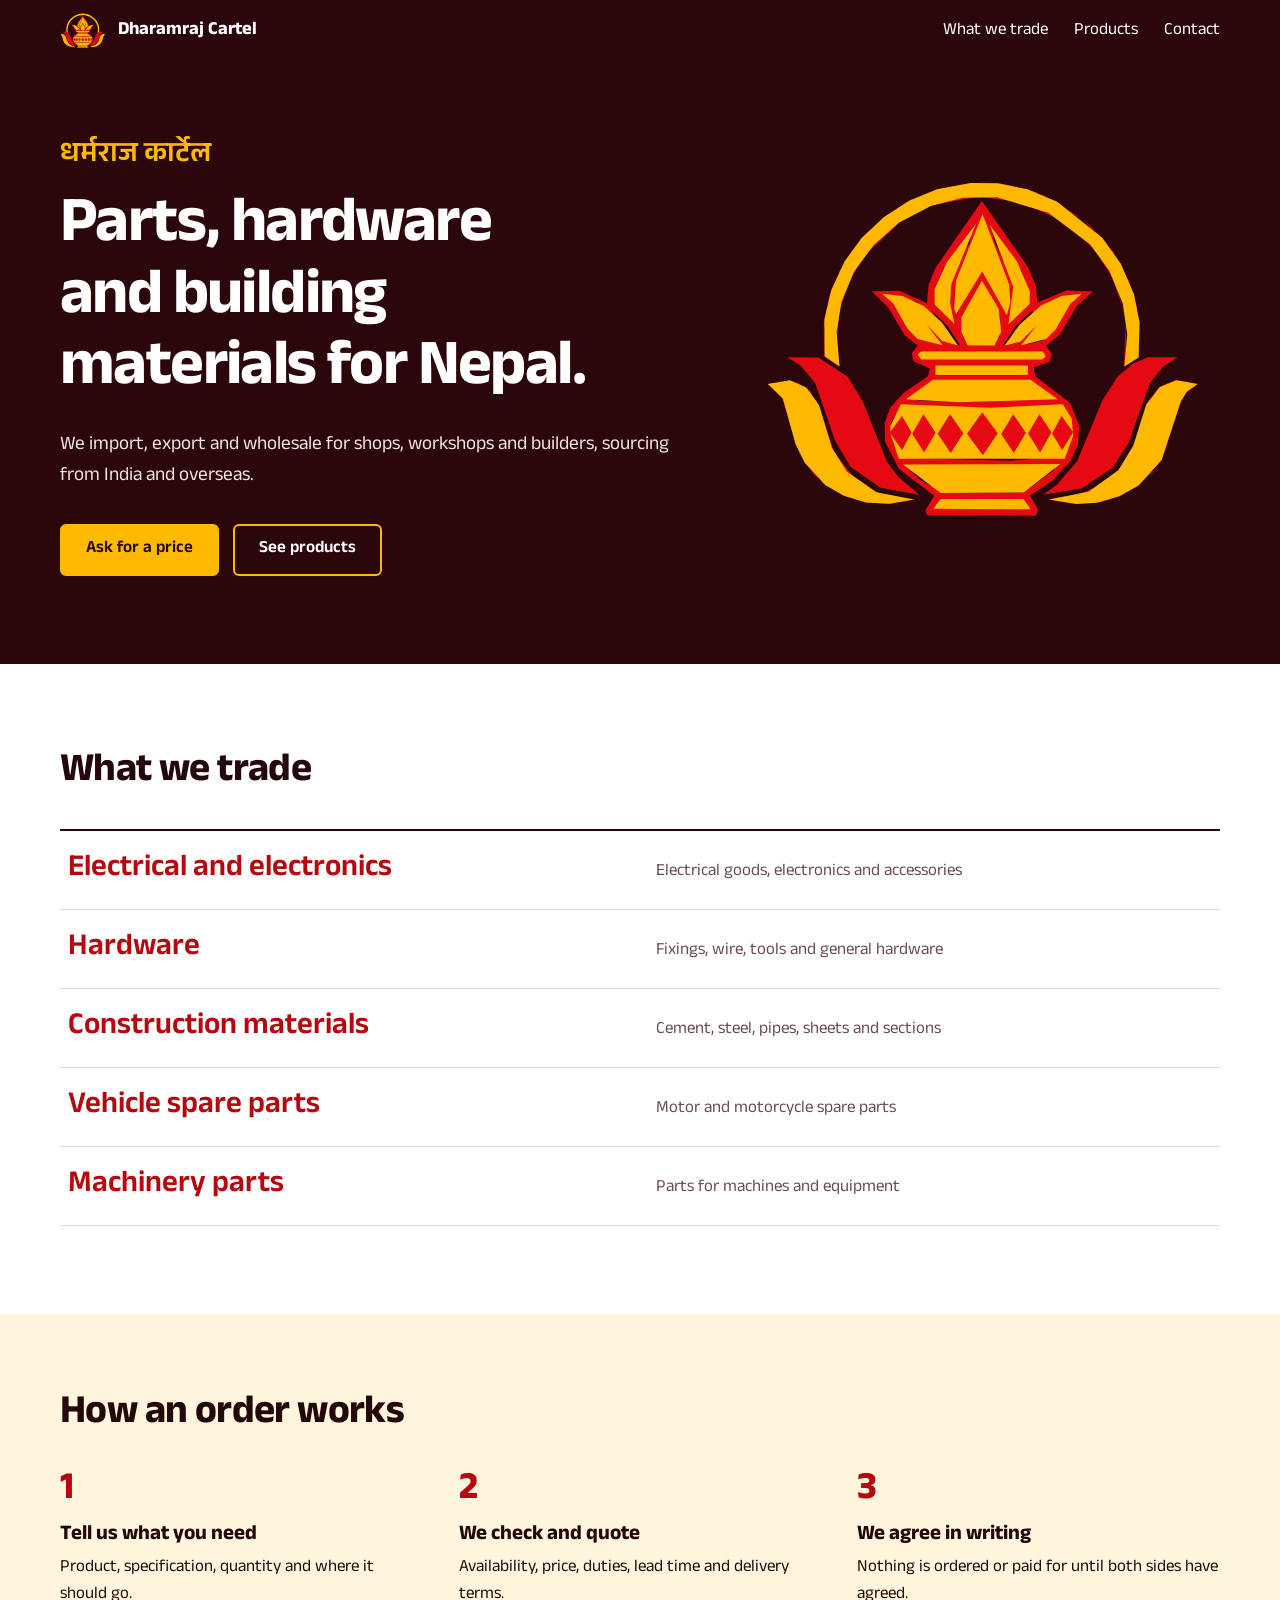
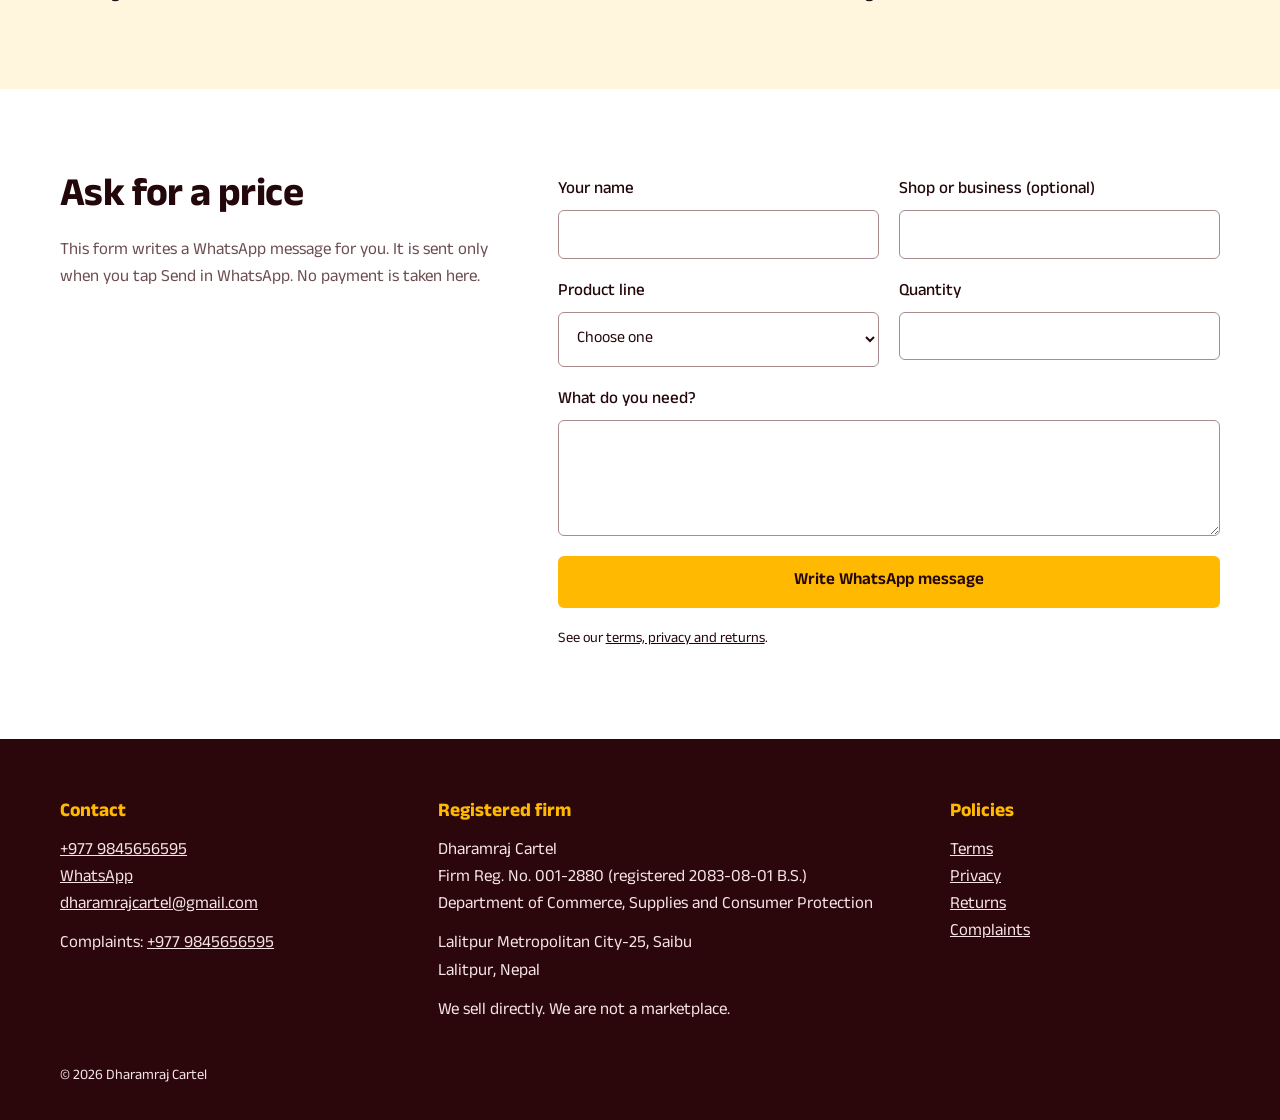
==== index.html @ 006e688b "Use the Kalash emblem for share image and app icons The Kalash is the official logo shown across the" ====
<!DOCTYPE html>
<html lang="en">
<head>
<meta charset="UTF-8">
<meta name="viewport" content="width=device-width, initial-scale=1">
<title>Dharamraj Cartel | Import, export and wholesale</title>
<meta name="description" content="Dharamraj Cartel, Nepal. Import, export and wholesale of electrical goods and electronics, hardware, construction materials, vehicle spare parts and machinery parts.">
<link rel="icon" type="image/svg+xml" href="./favicon.svg?v=2">
<link rel="manifest" href="./manifest.webmanifest">
<link rel="canonical" href="https://www.dharamrajcartel.com.np/">
<meta name="google-site-verification" content="XaStKQ6xKl17Bbl4v7qSFNkcWuwRaFQJL31jnB6KTpk">
<meta name="theme-color" content="#2b070b">
<link rel="apple-touch-icon" href="./apple-touch-icon.png">
<meta property="og:type" content="website">
<meta property="og:site_name" content="Dharamraj Cartel">
<meta property="og:title" content="Dharamraj Cartel | Import, export and wholesale">
<meta property="og:description" content="Dharamraj Cartel, Nepal. Import, export and wholesale of electrical goods and electronics, hardware, construction materials, vehicle spare parts and machinery parts.">
<meta property="og:url" content="https://www.dharamrajcartel.com.np/">
<meta property="og:image" content="https://www.dharamrajcartel.com.np/og-image.png">
<meta property="og:image:width" content="1200">
<meta property="og:image:height" content="630">
<meta property="og:image:alt" content="Dharamraj Cartel golden Kalash emblem with the company name and trade lines">
<meta name="twitter:card" content="summary_large_image">
<script type="application/ld+json">
{
 "@context": "https://schema.org",
 "@type": "Store",
 "name": "Dharamraj Cartel",
 "alternateName": "धर्मराज कार्टेल",
 "url": "https://www.dharamrajcartel.com.np/",
 "logo": "https://www.dharamrajcartel.com.np/icon-512.png",
 "image": "https://www.dharamrajcartel.com.np/og-image.png",
 "description": "Import, export and wholesale of vehicle spare parts, electrical goods and electronics, hardware, construction materials and machinery parts.",
 "telephone": "+977-9845656595",
 "email": "dharamrajcartel@gmail.com",
 "address": {
  "@type": "PostalAddress",
  "streetAddress": "Saibu, Ward 25",
  "addressLocality": "Lalitpur",
  "addressRegion": "Bagmati Province",
  "addressCountry": "NP"
 },
 "areaServed": "Nepal"
}
</script>
<link rel="preconnect" href="https://fonts.googleapis.com">
<link rel="preconnect" href="https://fonts.gstatic.com" crossorigin>
<link rel="stylesheet" href="https://fonts.googleapis.com/css2?family=Anek+Devanagari:wght@400;500;600;700&display=swap">
<link rel="stylesheet" href="./style.css?v=3">
</head>
<body>
<a class="skip" href="#main">Skip to content</a>
<header class="bar">
  <a class="brand" href="./index.html"><img src="./favicon.svg" alt="" width="46" height="37"><span>Dharamraj Cartel</span></a>
  <nav aria-label="Main">
    <a href="#trade">What we trade</a>
    <a href="./products.html">Products</a>
    <a href="#contact">Contact</a>
  </nav>
</header>

<main id="main">
  <section class="hero">
    <div class="hero-text">
      <p class="deva" lang="ne">धर्मराज कार्टेल</p>
      <h1>Parts, hardware and building materials for Nepal.</h1>
      <p class="lead">We import, export and wholesale for shops, workshops and builders, sourcing from India and overseas.</p>
      <div class="actions">
        <a class="btn" href="#enquiry">Ask for a price</a>
        <a class="btn ghost" href="./products.html">See products</a>
      </div>
    </div>
    <img class="hero-logo" src="./favicon.svg" alt="Dharamraj Cartel logo" width="1393" height="1129">
  </section>

  <section class="trade wrap" id="trade">
    <h2>What we trade</h2>
    <ul class="lines">
      <li><a href="#enquiry" data-line="Electrical and electronics"><h3>Electrical and electronics</h3><p>Electrical goods, electronics and accessories</p></a></li>
      <li><a href="#enquiry" data-line="Hardware"><h3>Hardware</h3><p>Fixings, wire, tools and general hardware</p></a></li>
      <li><a href="#enquiry" data-line="Construction materials"><h3>Construction materials</h3><p>Cement, steel, pipes, sheets and sections</p></a></li>
      <li><a href="#enquiry" data-line="Vehicle spare parts"><h3>Vehicle spare parts</h3><p>Motor and motorcycle spare parts</p></a></li>
      <li><a href="#enquiry" data-line="Machinery parts"><h3>Machinery parts</h3><p>Parts for machines and equipment</p></a></li>
    </ul>
  </section>

  <section class="how">
    <div class="wrap">
      <h2>How an order works</h2>
      <ol>
        <li><h3>Tell us what you need</h3><p>Product, specification, quantity and where it should go.</p></li>
        <li><h3>We check and quote</h3><p>Availability, price, duties, lead time and delivery terms.</p></li>
        <li><h3>We agree in writing</h3><p>Nothing is ordered or paid for until both sides have agreed.</p></li>
      </ol>
    </div>
  </section>

  <section class="enquiry wrap" id="enquiry">
    <div>
      <h2>Ask for a price</h2>
      <p>This form writes a WhatsApp message for you. It is sent only when you tap Send in WhatsApp. No payment is taken here.</p>
    </div>
    <form id="form">
      <label>Your name<input id="f-name" autocomplete="name" required></label>
      <label>Shop or business (optional)<input id="f-biz" autocomplete="organization"></label>
      <label>Product line
        <select id="f-line" required>
          <option value="">Choose one</option>
          <option>Electrical and electronics</option>
          <option>Hardware</option>
          <option>Construction materials</option>
          <option>Vehicle spare parts</option>
          <option>Machinery parts</option>
        </select>
      </label>
      <label>Quantity<input id="f-qty"></label>
      <label class="full">What do you need?<textarea id="f-msg" rows="4" required></textarea></label>
      <button class="btn full" type="submit">Write WhatsApp message</button>
      <p class="full small">See our <a href="./legal.html">terms, privacy and returns</a>.</p>
    </form>
  </section>
</main>

<footer id="contact">
  <div class="wrap foot">
    <div>
      <h2>Contact</h2>
      <p><a href="tel:+9779845656595">+977 9845656595</a><br>
      <a href="https://wa.me/9779845656595" target="_blank" rel="noopener noreferrer">WhatsApp</a><br>
      <a href="mailto:dharamrajcartel@gmail.com">dharamrajcartel@gmail.com</a></p>
      <p>Complaints: <a href="tel:+9779845656595">+977 9845656595</a></p>
    </div>
    <div>
      <h2>Registered firm</h2>
      <p>Dharamraj Cartel<br>Firm Reg. No. 001-2880 (registered 2083-08-01 B.S.)<br>Department of Commerce, Supplies and Consumer Protection</p>
      <p>Lalitpur Metropolitan City-25, Saibu<br>Lalitpur, Nepal</p>
      <p>We sell directly. We are not a marketplace.</p>
    </div>
    <div>
      <h2>Policies</h2>
      <p><a href="./legal.html">Terms</a><br><a href="./legal.html#privacy">Privacy</a><br><a href="./legal.html#returns">Returns</a><br><a href="./legal.html#complaints">Complaints</a></p>
    </div>
  </div>
  <p class="wrap small">© 2026 Dharamraj Cartel</p>
</footer>
<script src="./script.js?v=3"></script>
</body>
</html>
---- style.css ----
:root{--ink:#24070a;--deep:#2b070b;--red:#b5070e;--gold:#ffb900;--paper:#fff;--tint:#fff6dd;--muted:#6b4d50;--line:#e6d9da}
*{box-sizing:border-box}
html{scroll-behavior:smooth;scroll-padding-top:84px}
body{margin:0;background:var(--paper);color:var(--ink);font:400 1.06rem/1.6 "Anek Devanagari",system-ui,sans-serif}
h1,h2,h3,p,ul,ol{margin:0}
h1,h2,h3{line-height:1.12;text-wrap:balance}
h2{font-size:clamp(1.7rem,3.4vw,2.5rem);font-weight:700;letter-spacing:-.015em}
a{color:inherit}
img{max-width:100%;height:auto}
:focus-visible{outline:3px solid var(--gold);outline-offset:3px}
.wrap{width:min(1160px,100% - 40px);margin-inline:auto}
.small{font-size:.9rem}
.skip{position:absolute;left:-999px}
.skip:focus{left:12px;top:12px;z-index:20;background:#fff;padding:8px 14px}

.bar{position:sticky;top:0;z-index:10;display:flex;align-items:center;justify-content:space-between;gap:20px;padding:12px max(20px,calc((100% - 1160px)/2));background:var(--deep);color:#fff}
.brand{display:flex;align-items:center;gap:12px;font-weight:700;font-size:1.15rem;text-decoration:none;white-space:nowrap}
.bar nav{display:flex;gap:26px}
.bar nav a{text-decoration:none;white-space:nowrap;padding:6px 0}
.bar nav a:hover,.bar nav a[aria-current]{box-shadow:inset 0 -2px var(--gold)}

.hero{display:grid;grid-template-columns:1.15fr .85fr;align-items:center;gap:48px;padding:72px max(20px,calc((100% - 1160px)/2)) 88px;background:var(--deep);color:#fff}
.deva{font-size:clamp(1.3rem,2.4vw,1.75rem);font-weight:600;color:var(--gold);margin-bottom:14px}
.hero h1{font-size:clamp(2.3rem,5.2vw,4rem);font-weight:700;letter-spacing:-.025em}
.lead{font-size:1.2rem;max-width:34em;margin-top:22px;color:#f6e4e5}
.hero-logo{width:100%;max-width:440px;justify-self:center}
.actions{display:flex;flex-wrap:wrap;gap:14px;margin-top:32px}
.btn{display:inline-block;padding:13px 24px;border:2px solid var(--gold);border-radius:6px;background:var(--gold);color:var(--ink);font-weight:600;font-size:1.06rem;line-height:1.3;font-family:inherit;text-align:center;text-decoration:none;cursor:pointer}
.btn:hover{background:#ffcb45;border-color:#ffcb45}
.btn.ghost{background:none;color:#fff}
.btn.ghost:hover{background:#ffffff1a;border-color:var(--gold)}

.trade{padding:88px 0}
.lines{list-style:none;padding:0;margin-top:32px;border-top:2px solid var(--ink)}
.lines li{border-bottom:1px solid var(--line)}
.lines a{display:grid;grid-template-columns:1fr 1fr;align-items:baseline;gap:8px 32px;padding:22px 8px;text-decoration:none}
.lines a:hover{background:var(--tint)}
.lines h3{font-size:clamp(1.35rem,2.6vw,1.9rem);font-weight:600;color:var(--red)}
.lines p{color:var(--muted)}

.how{background:var(--tint);padding:80px 0}
.how ol{display:grid;grid-template-columns:repeat(3,1fr);gap:36px;padding:0;margin-top:34px;list-style:none;counter-reset:s}
.how li{counter-increment:s}
.how li::before{content:counter(s);display:block;font-size:2.4rem;font-weight:700;line-height:1;color:var(--red);margin-bottom:12px}
.how h3{font-size:1.3rem;margin-bottom:8px}

.enquiry{display:grid;grid-template-columns:.8fr 1.2fr;gap:56px;padding:88px 0}
.enquiry>div p{margin-top:16px;color:var(--muted);max-width:30em}
form{display:grid;grid-template-columns:1fr 1fr;gap:20px}
.full{grid-column:1/-1}
label{display:grid;gap:6px;font-weight:500;align-content:start}
input,select,textarea{width:100%;padding:12px 14px;border:1px solid #a98b8d;border-radius:6px;background:#fff;color:var(--ink);font-weight:400;font-size:1rem;line-height:1.4;font-family:inherit}
input:focus,select:focus,textarea:focus{outline:3px solid var(--gold);outline-offset:0;border-color:var(--ink)}

footer{background:var(--deep);color:#f6e4e5;padding:64px 0 32px}
footer h2{font-size:1.2rem;color:var(--gold);margin-bottom:14px;letter-spacing:0}
.foot{display:grid;grid-template-columns:1fr 1.4fr .8fr;gap:40px;margin-bottom:40px}
.foot p+p{margin-top:12px}
footer a{overflow-wrap:anywhere}

.page-head{background:var(--deep);color:#fff;padding:52px 0 60px}
.page-head h1{font-size:clamp(2.1rem,4.6vw,3.2rem);letter-spacing:-.02em}
.page-head p{margin-top:12px;max-width:38em;color:#f6e4e5}
.tools{display:flex;flex-wrap:wrap;gap:16px;padding:32px 0 8px}
.tools label{flex:1 1 220px}
.goods{list-style:none;padding:0;margin:20px 0 88px;border-top:2px solid var(--ink)}
.goods li{display:grid;grid-template-columns:1.4fr 1fr auto;align-items:center;gap:8px 24px;padding:14px 8px;border-bottom:1px solid var(--line)}
.goods strong{font-weight:600}
.goods span{color:var(--muted)}
.goods a{color:var(--red);font-weight:600}
.legal{max-width:760px;padding:24px 0 80px}
.legal h2{font-size:1.4rem;margin:36px 0 10px}

@media(max-width:820px){
  .hero{grid-template-columns:1fr;padding-top:40px;padding-bottom:60px;gap:32px}
  .hero-logo{order:-1;max-width:220px;justify-self:start}
  .how ol,.enquiry,.foot{grid-template-columns:1fr}
  .how ol{gap:28px}
  .enquiry{gap:28px}
  .trade,.enquiry{padding:60px 0}
}
@media(max-width:560px){
  .bar{flex-wrap:wrap;gap:4px 20px;padding-block:10px}
  .bar nav{width:100%;justify-content:space-between;gap:12px}
  html{scroll-padding-top:120px}
  form,.lines a{grid-template-columns:1fr}
  .goods li{grid-template-columns:1fr auto}
  .goods span{grid-column:1;grid-row:2}
  .goods a{grid-column:2;grid-row:1/3}
}
@media(prefers-reduced-motion:reduce){html{scroll-behavior:auto}}
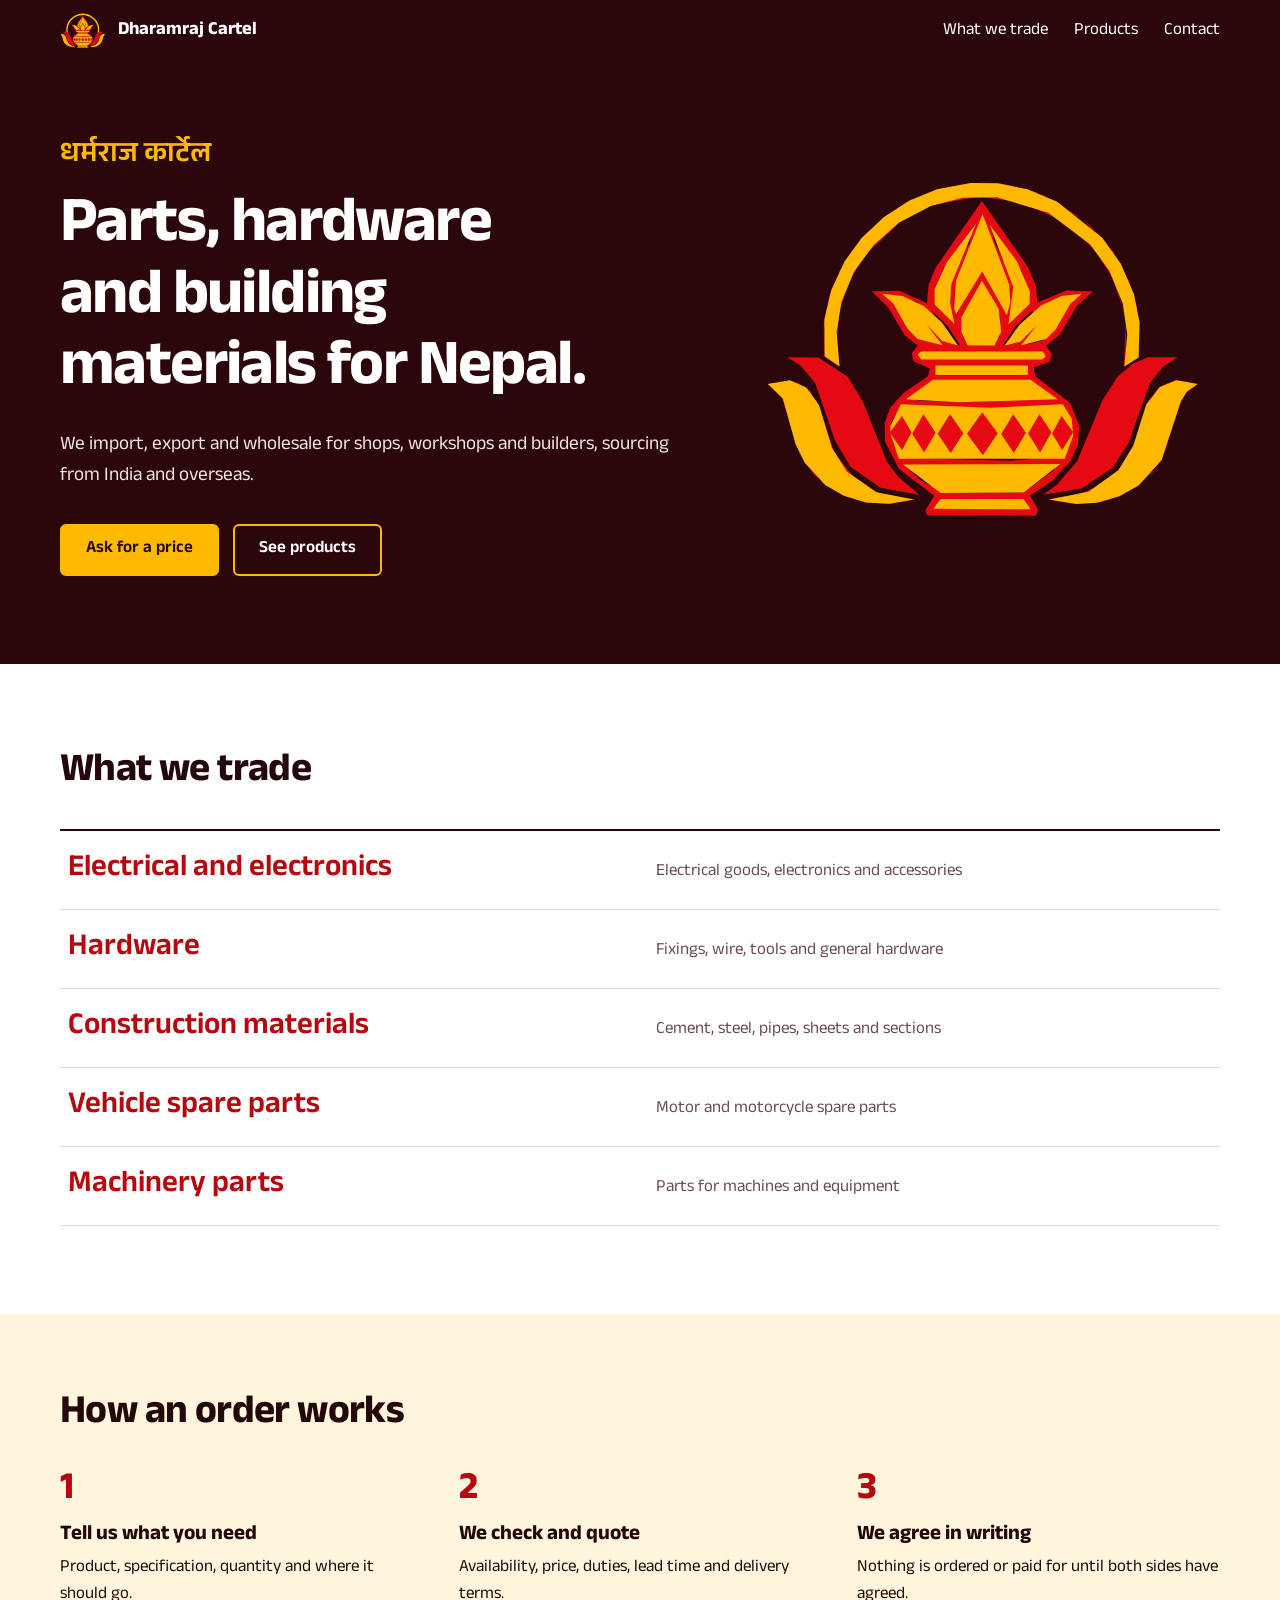
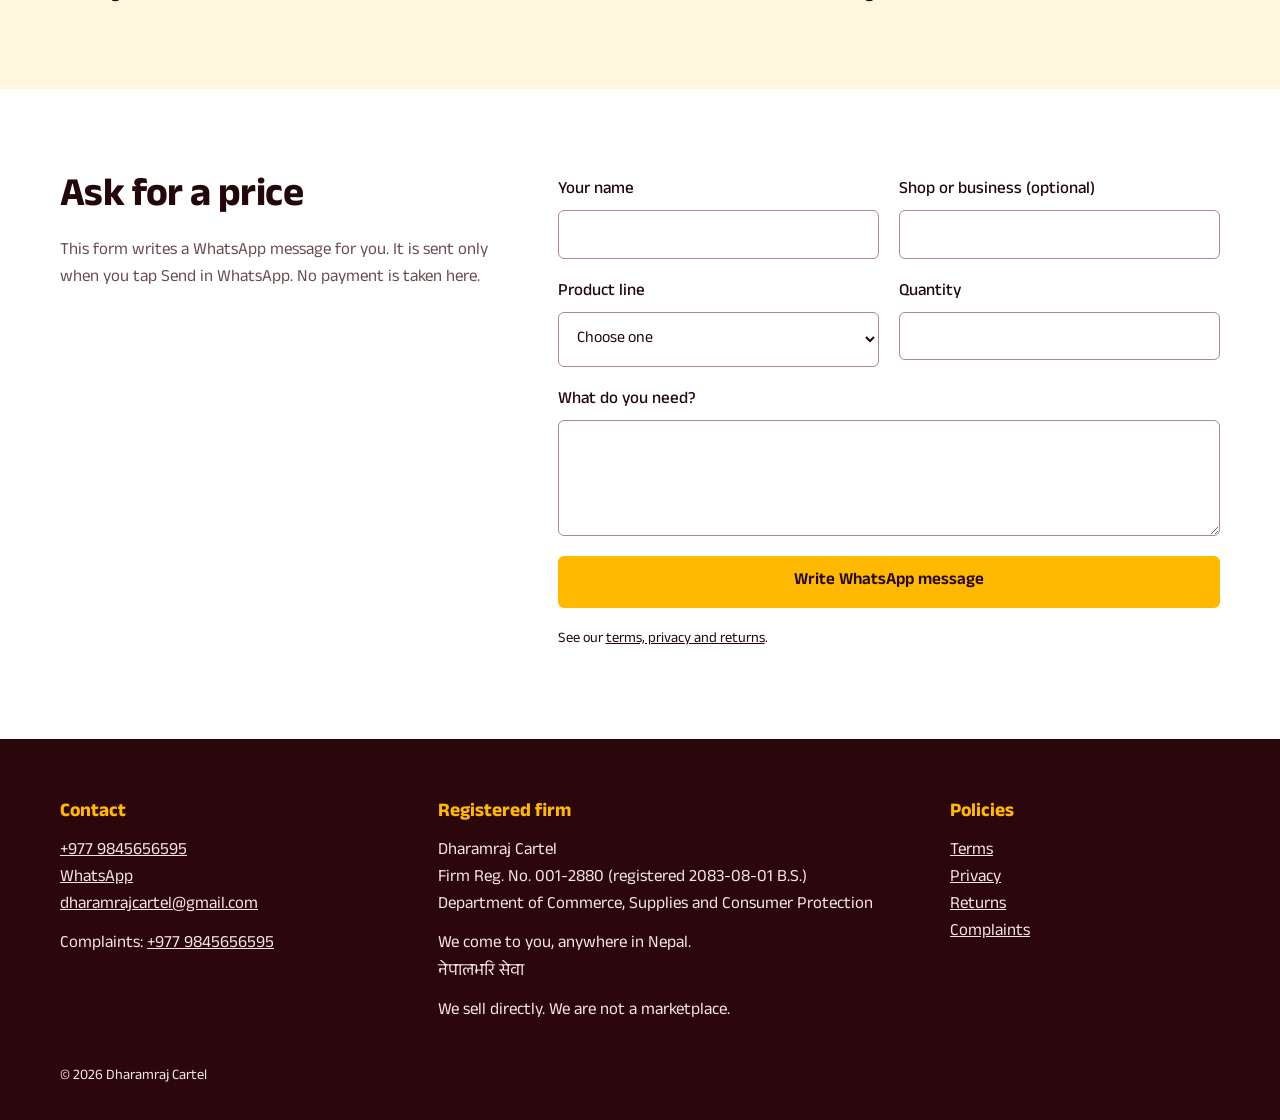
==== commit 3e35365f: "Remove the office address; present the business as serving all of Nepal The firm travels to customer" ====
--- a/index.html
+++ b/index.html
@@ -24,23 +24,23 @@
 <script type="application/ld+json">
 {
  "@context": "https://schema.org",
- "@type": "Store",
+ "@type": "Organization",
  "name": "Dharamraj Cartel",
  "alternateName": "धर्मराज कार्टेल",
  "url": "https://www.dharamrajcartel.com.np/",
  "logo": "https://www.dharamrajcartel.com.np/icon-512.png",
  "image": "https://www.dharamrajcartel.com.np/og-image.png",
- "description": "Import, export and wholesale of vehicle spare parts, electrical goods and electronics, hardware, construction materials and machinery parts.",
+ "description": "Import, export and wholesale of vehicle spare parts, electrical goods and electronics, hardware, construction materials and machinery parts, serving customers anywhere in Nepal.",
  "telephone": "+977-9845656595",
  "email": "dharamrajcartel@gmail.com",
  "address": {
   "@type": "PostalAddress",
-  "streetAddress": "Saibu, Ward 25",
-  "addressLocality": "Lalitpur",
-  "addressRegion": "Bagmati Province",
   "addressCountry": "NP"
  },
- "areaServed": "Nepal"
+ "areaServed": {
+  "@type": "Country",
+  "name": "Nepal"
+ }
 }
 </script>
 <link rel="preconnect" href="https://fonts.googleapis.com">
@@ -133,7 +133,7 @@
     <div>
       <h2>Registered firm</h2>
       <p>Dharamraj Cartel<br>Firm Reg. No. 001-2880 (registered 2083-08-01 B.S.)<br>Department of Commerce, Supplies and Consumer Protection</p>
-      <p>Lalitpur Metropolitan City-25, Saibu<br>Lalitpur, Nepal</p>
+      <p>We come to you, anywhere in Nepal.<br><span lang="ne">नेपालभरि सेवा</span></p>
       <p>We sell directly. We are not a marketplace.</p>
     </div>
     <div>
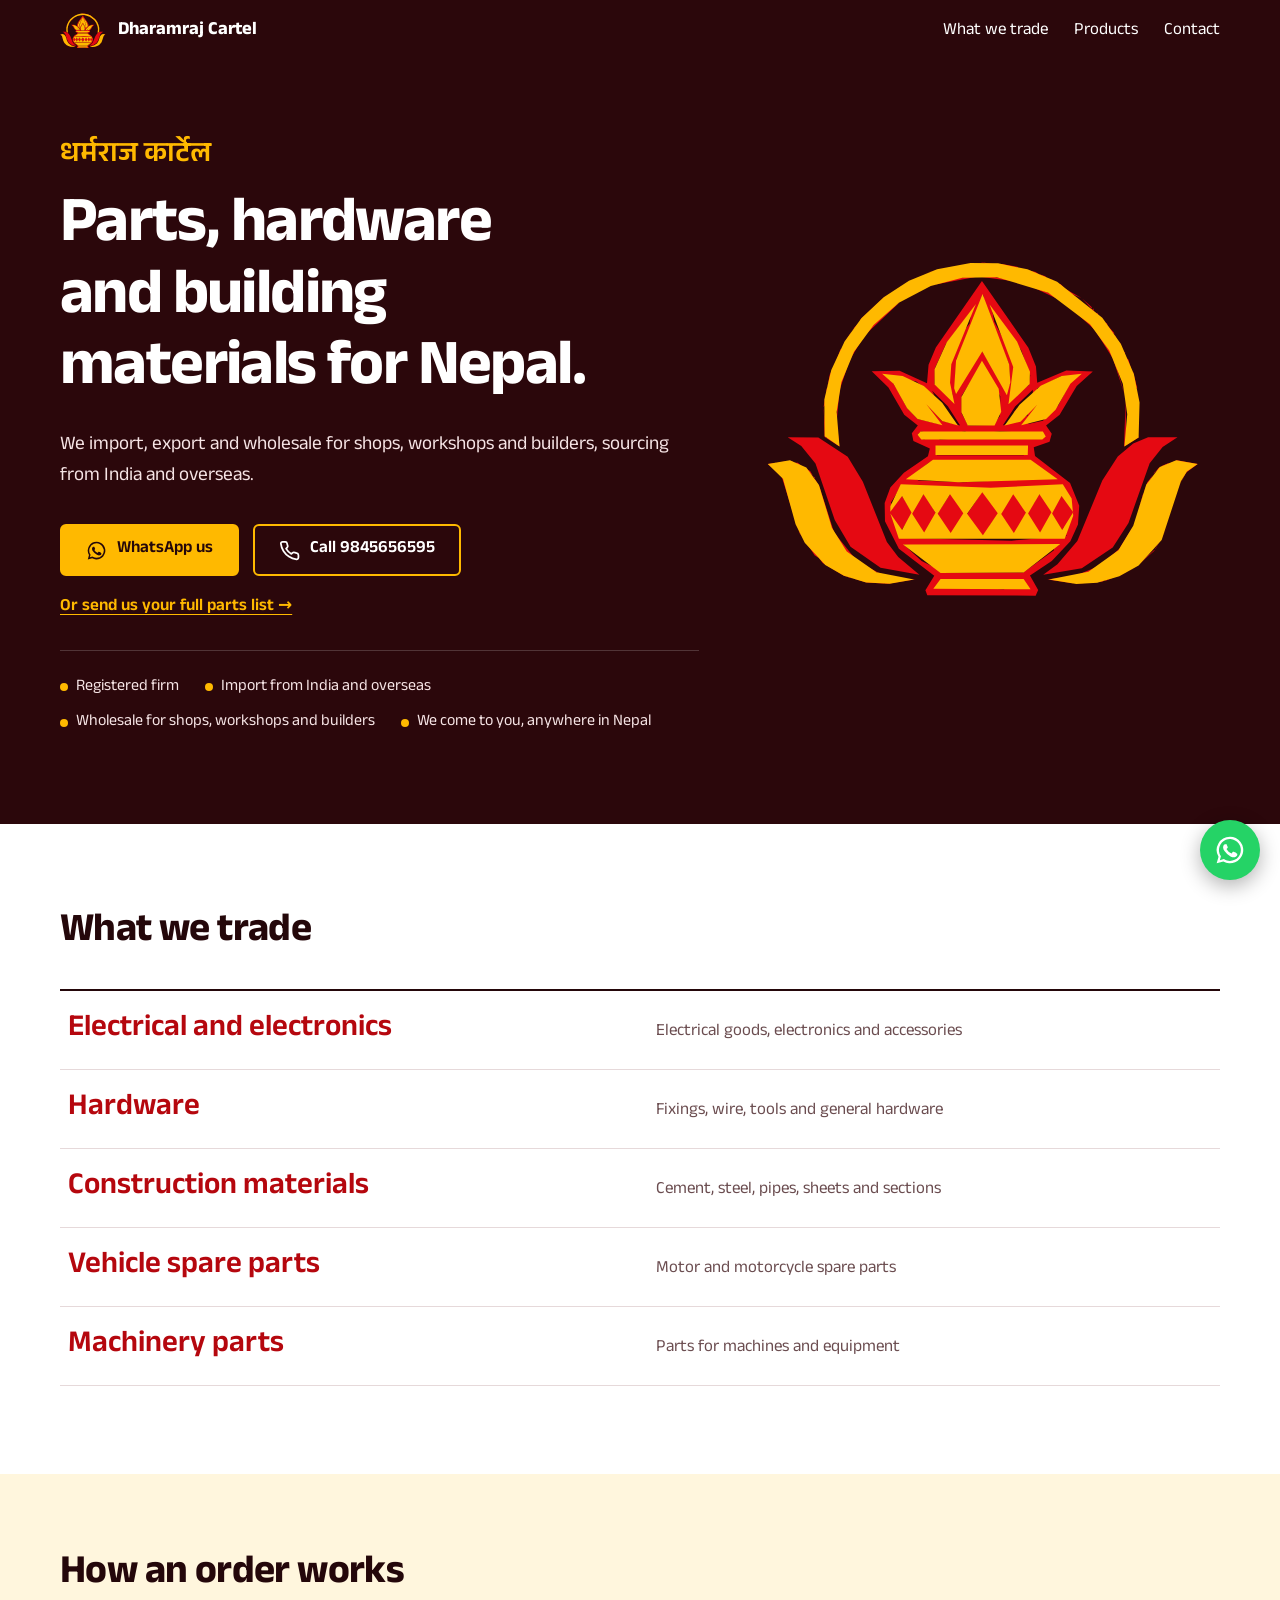
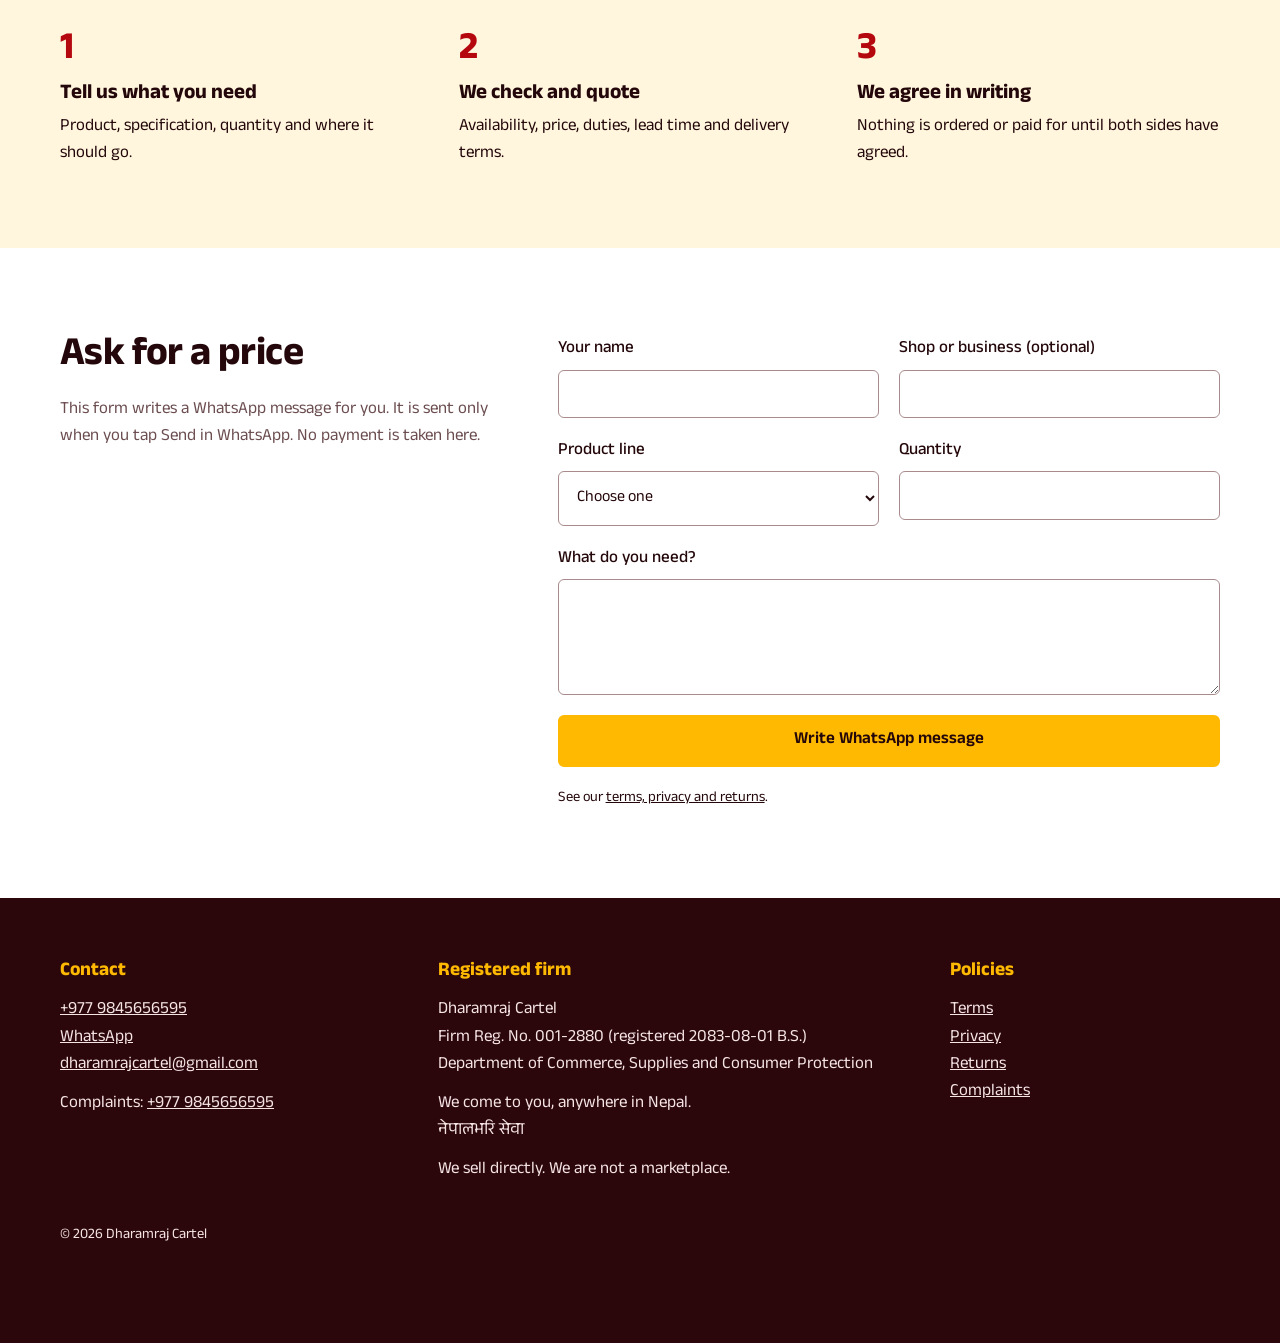
==== commit 567fc7db: "Hero: WhatsApp and Call buttons, trust strip, smaller mobile logo, floating WhatsApp - Hero primary " ====
--- a/index.html
+++ b/index.html
@@ -46,7 +46,7 @@
 <link rel="preconnect" href="https://fonts.googleapis.com">
 <link rel="preconnect" href="https://fonts.gstatic.com" crossorigin>
 <link rel="stylesheet" href="https://fonts.googleapis.com/css2?family=Anek+Devanagari:wght@400;500;600;700&display=swap">
-<link rel="stylesheet" href="./style.css?v=3">
+<link rel="stylesheet" href="./style.css?v=4">
 </head>
 <body>
 <a class="skip" href="#main">Skip to content</a>
@@ -66,9 +66,16 @@
       <h1>Parts, hardware and building materials for Nepal.</h1>
       <p class="lead">We import, export and wholesale for shops, workshops and builders, sourcing from India and overseas.</p>
       <div class="actions">
-        <a class="btn" href="#enquiry">Ask for a price</a>
-        <a class="btn ghost" href="./products.html">See products</a>
+        <a class="btn" href="https://wa.me/9779845656595?text=Namaste%20Dharamraj%20Cartel%2C%20I%20would%20like%20a%20price." target="_blank" rel="noopener noreferrer"><svg class="ico" viewBox="0 0 24 24" aria-hidden="true" focusable="false"><path fill="currentColor" d="M12 2a10 10 0 0 0-8.6 15.1L2 22l5-1.3A10 10 0 1 0 12 2zm0 18.2c-1.5 0-3-.4-4.3-1.2l-.3-.2-3 .8.8-2.9-.2-.3A8.2 8.2 0 1 1 12 20.2zm4.5-6.1c-.2-.1-1.5-.7-1.7-.8s-.4-.1-.6.1-.7.8-.8 1-.3.2-.5.1a6.7 6.7 0 0 1-3.3-2.9c-.3-.4.2-.4.7-1.4.1-.2 0-.3 0-.4l-.8-1.8c-.2-.5-.4-.4-.6-.4h-.5a1 1 0 0 0-.7.3 3 3 0 0 0-.9 2.2 5.2 5.2 0 0 0 1.1 2.7 11.8 11.8 0 0 0 4.5 4c1.7.7 2.4.8 3.2.6.5-.1 1.5-.6 1.7-1.2s.2-1.1.2-1.2-.3-.2-.5-.3z"/></svg>WhatsApp us</a>
+        <a class="btn ghost" href="tel:+9779845656595"><svg class="ico" viewBox="0 0 24 24" aria-hidden="true" focusable="false"><path fill="none" stroke="currentColor" stroke-width="2" stroke-linecap="round" stroke-linejoin="round" d="M22 16.9v3a2 2 0 0 1-2.2 2 19.8 19.8 0 0 1-8.6-3.1 19.5 19.5 0 0 1-6-6A19.8 19.8 0 0 1 2.1 4.2 2 2 0 0 1 4.1 2h3a2 2 0 0 1 2 1.7c.1.9.4 1.8.7 2.7a2 2 0 0 1-.5 2.1L8 9.8a16 16 0 0 0 6 6l1.3-1.3a2 2 0 0 1 2.1-.4c.9.3 1.8.6 2.7.7a2 2 0 0 1 1.7 2z"/></svg>Call 9845656595</a>
       </div>
+      <p class="sub-cta"><a href="#enquiry">Or send us your full parts list &rarr;</a></p>
+      <ul class="trust" aria-label="Why buy from us">
+        <li>Registered firm</li>
+        <li>Import from India and overseas</li>
+        <li>Wholesale for shops, workshops and builders</li>
+        <li>We come to you, anywhere in Nepal</li>
+      </ul>
     </div>
     <img class="hero-logo" src="./favicon.svg" alt="Dharamraj Cartel logo" width="1393" height="1129">
   </section>
@@ -143,6 +150,7 @@
   </div>
   <p class="wrap small">© 2026 Dharamraj Cartel</p>
 </footer>
+<a class="wa-float" href="https://wa.me/9779845656595?text=Namaste%20Dharamraj%20Cartel%2C%20I%20would%20like%20a%20price." target="_blank" rel="noopener noreferrer" aria-label="Chat with Dharamraj Cartel on WhatsApp"><svg class="ico" viewBox="0 0 24 24" aria-hidden="true" focusable="false"><path fill="currentColor" d="M12 2a10 10 0 0 0-8.6 15.1L2 22l5-1.3A10 10 0 1 0 12 2zm0 18.2c-1.5 0-3-.4-4.3-1.2l-.3-.2-3 .8.8-2.9-.2-.3A8.2 8.2 0 1 1 12 20.2zm4.5-6.1c-.2-.1-1.5-.7-1.7-.8s-.4-.1-.6.1-.7.8-.8 1-.3.2-.5.1a6.7 6.7 0 0 1-3.3-2.9c-.3-.4.2-.4.7-1.4.1-.2 0-.3 0-.4l-.8-1.8c-.2-.5-.4-.4-.6-.4h-.5a1 1 0 0 0-.7.3 3 3 0 0 0-.9 2.2 5.2 5.2 0 0 0 1.1 2.7 11.8 11.8 0 0 0 4.5 4c1.7.7 2.4.8 3.2.6.5-.1 1.5-.6 1.7-1.2s.2-1.1.2-1.2-.3-.2-.5-.3z"/></svg></a>
 <script src="./script.js?v=3"></script>
 </body>
 </html>
--- a/style.css
+++ b/style.css
@@ -29,6 +29,16 @@
 .btn:hover{background:#ffcb45;border-color:#ffcb45}
 .btn.ghost{background:none;color:#fff}
 .btn.ghost:hover{background:#ffffff1a;border-color:var(--gold)}
+.btn{display:inline-flex;align-items:center;justify-content:center;gap:10px}
+.ico{width:1.25em;height:1.25em;flex:none}
+.sub-cta{margin-top:18px}
+.sub-cta a{color:var(--gold);font-weight:600;text-underline-offset:4px}
+.trust{display:flex;flex-wrap:wrap;gap:10px 26px;list-style:none;padding:24px 0 0;margin-top:28px;border-top:1px solid #ffffff2e;color:#f6e4e5;font-size:1rem}
+.trust li{display:flex;align-items:center;gap:8px}
+.trust li::before{content:"";width:8px;height:8px;border-radius:50%;background:var(--gold);flex:none}
+.wa-float{position:fixed;right:20px;bottom:20px;z-index:15;display:grid;place-items:center;width:60px;height:60px;border-radius:50%;background:#25d366;color:#fff;box-shadow:0 6px 20px #0000004d}
+.wa-float:hover{background:#1ebe5b}
+.wa-float .ico{width:32px;height:32px}
 
 .trade{padding:88px 0}
 .lines{list-style:none;padding:0;margin-top:32px;border-top:2px solid var(--ink)}
@@ -52,7 +62,7 @@
 input,select,textarea{width:100%;padding:12px 14px;border:1px solid #a98b8d;border-radius:6px;background:#fff;color:var(--ink);font-weight:400;font-size:1rem;line-height:1.4;font-family:inherit}
 input:focus,select:focus,textarea:focus{outline:3px solid var(--gold);outline-offset:0;border-color:var(--ink)}
 
-footer{background:var(--deep);color:#f6e4e5;padding:64px 0 32px}
+footer{background:var(--deep);color:#f6e4e5;padding:64px 0 96px}
 footer h2{font-size:1.2rem;color:var(--gold);margin-bottom:14px;letter-spacing:0}
 .foot{display:grid;grid-template-columns:1fr 1.4fr .8fr;gap:40px;margin-bottom:40px}
 .foot p+p{margin-top:12px}
@@ -73,7 +83,7 @@
 
 @media(max-width:820px){
   .hero{grid-template-columns:1fr;padding-top:40px;padding-bottom:60px;gap:32px}
-  .hero-logo{order:-1;max-width:220px;justify-self:start}
+  .hero-logo{order:-1;max-width:110px;justify-self:start}
   .how ol,.enquiry,.foot{grid-template-columns:1fr}
   .how ol{gap:28px}
   .enquiry{gap:28px}
@@ -87,5 +97,8 @@
   .goods li{grid-template-columns:1fr auto}
   .goods span{grid-column:1;grid-row:2}
   .goods a{grid-column:2;grid-row:1/3}
+  .actions .btn{flex:1 1 100%}
+  .trust{flex-direction:column;gap:8px}
+  .wa-float{right:14px;bottom:14px;width:56px;height:56px}
 }
 @media(prefers-reduced-motion:reduce){html{scroll-behavior:auto}}
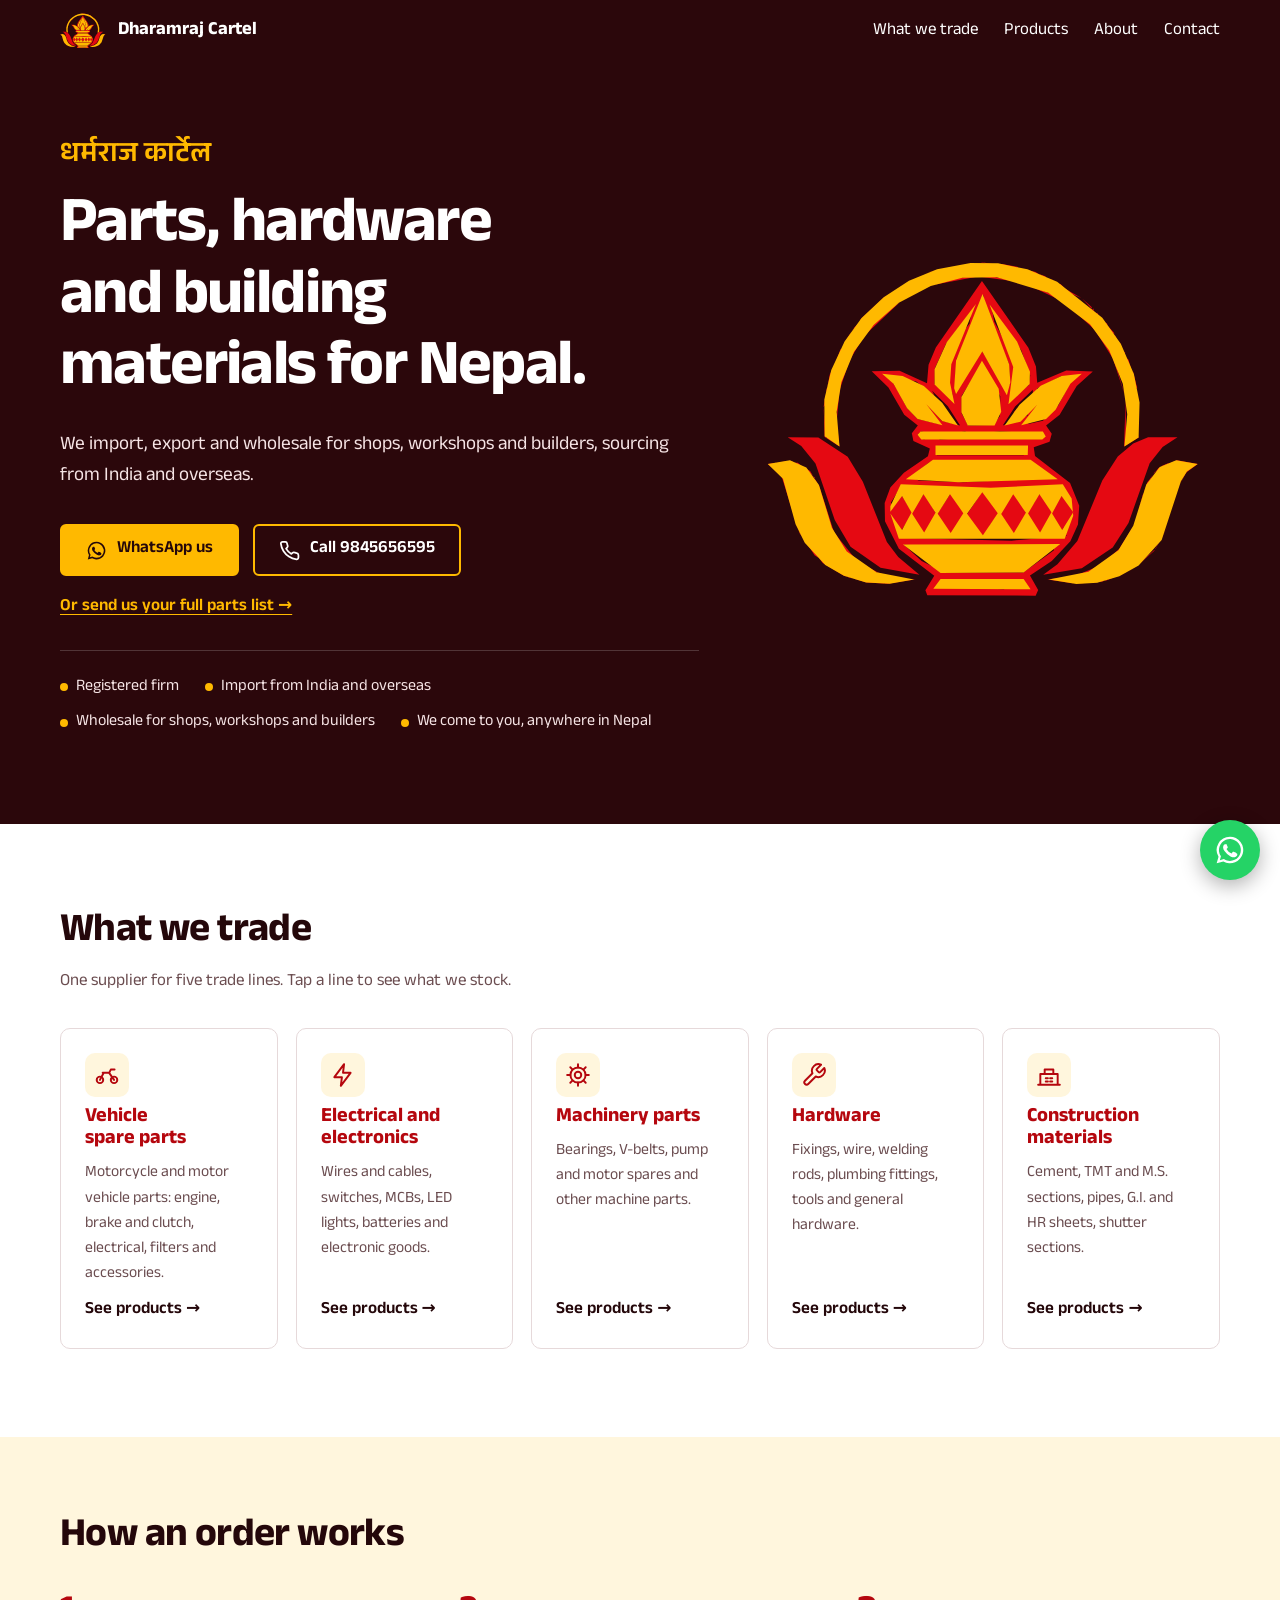
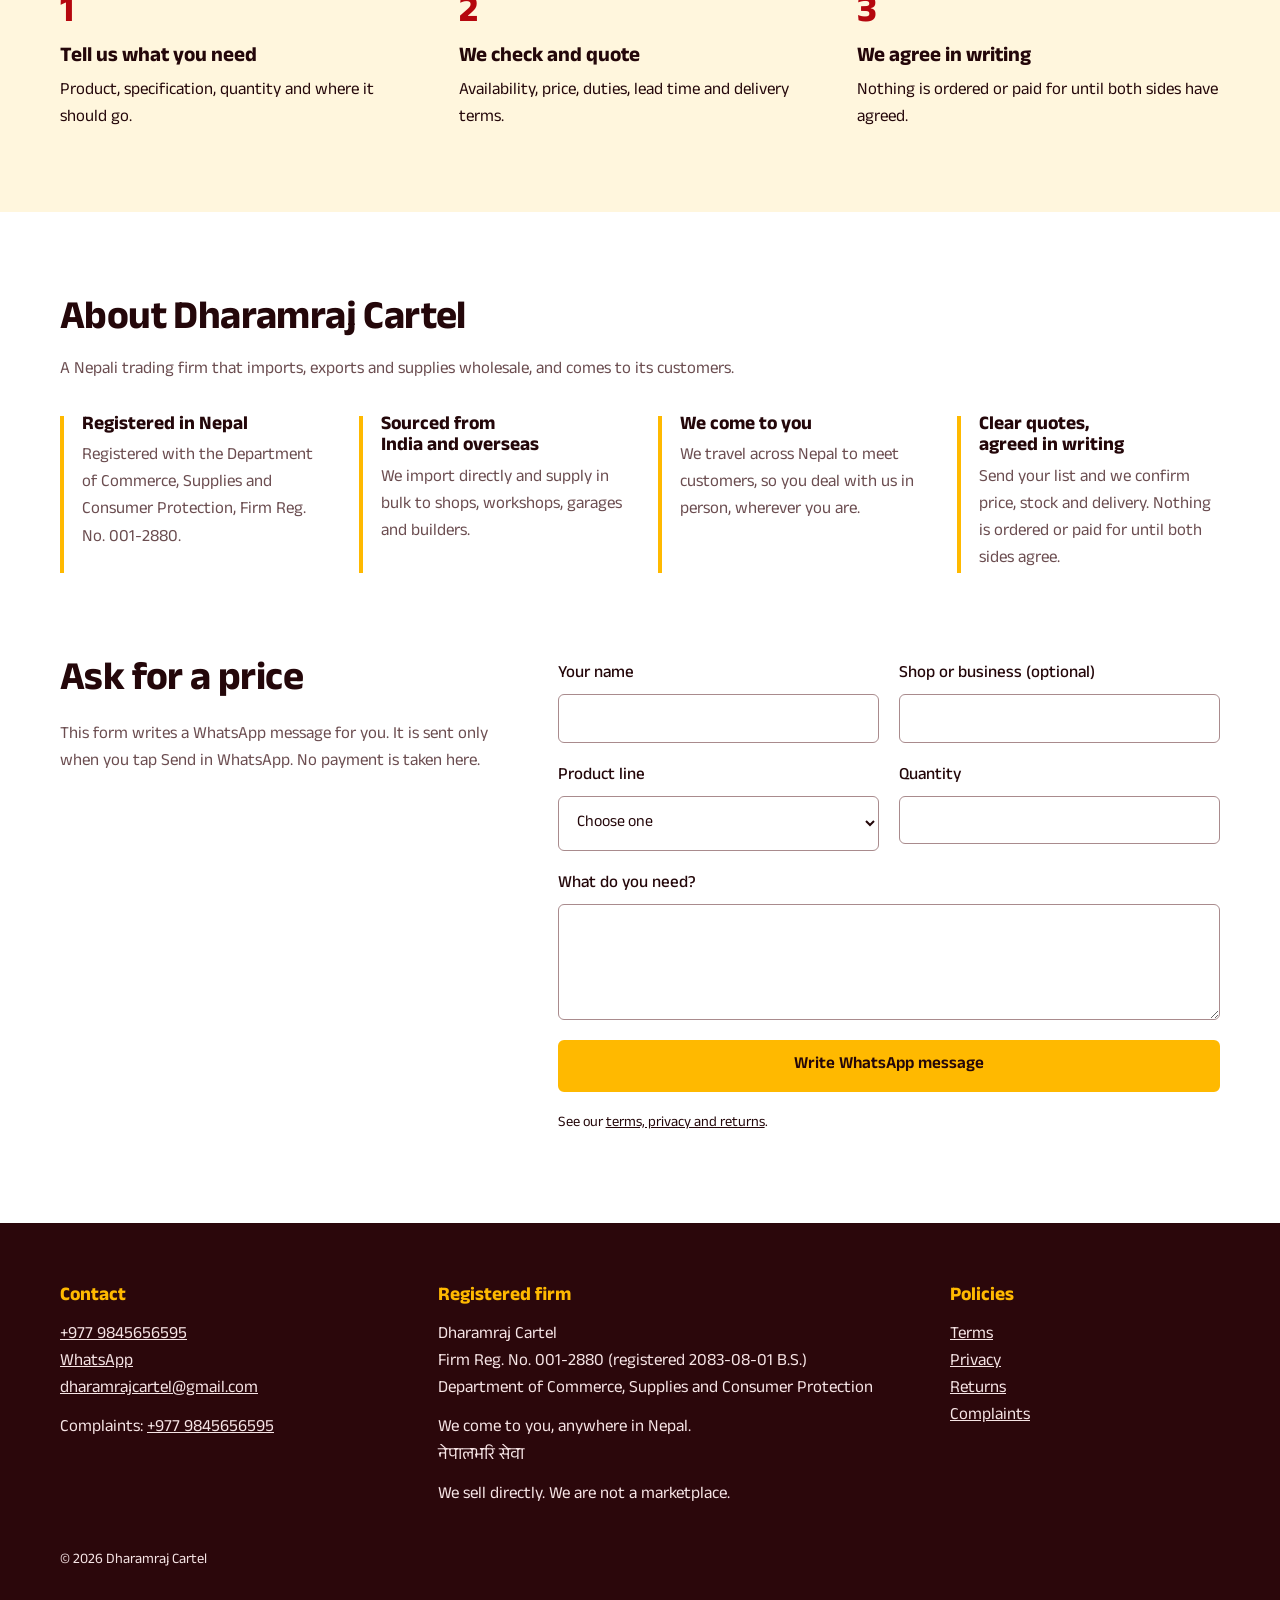
==== commit f95c37b4: "Trade-line cards, About section and line filter on Products - Home: "What we trade" is now five card" ====
--- a/index.html
+++ b/index.html
@@ -46,7 +46,7 @@
 <link rel="preconnect" href="https://fonts.googleapis.com">
 <link rel="preconnect" href="https://fonts.gstatic.com" crossorigin>
 <link rel="stylesheet" href="https://fonts.googleapis.com/css2?family=Anek+Devanagari:wght@400;500;600;700&display=swap">
-<link rel="stylesheet" href="./style.css?v=4">
+<link rel="stylesheet" href="./style.css?v=5">
 </head>
 <body>
 <a class="skip" href="#main">Skip to content</a>
@@ -55,6 +55,7 @@
   <nav aria-label="Main">
     <a href="#trade">What we trade</a>
     <a href="./products.html">Products</a>
+    <a href="#about">About</a>
     <a href="#contact">Contact</a>
   </nav>
 </header>
@@ -82,12 +83,13 @@
 
   <section class="trade wrap" id="trade">
     <h2>What we trade</h2>
-    <ul class="lines">
-      <li><a href="#enquiry" data-line="Electrical and electronics"><h3>Electrical and electronics</h3><p>Electrical goods, electronics and accessories</p></a></li>
-      <li><a href="#enquiry" data-line="Hardware"><h3>Hardware</h3><p>Fixings, wire, tools and general hardware</p></a></li>
-      <li><a href="#enquiry" data-line="Construction materials"><h3>Construction materials</h3><p>Cement, steel, pipes, sheets and sections</p></a></li>
-      <li><a href="#enquiry" data-line="Vehicle spare parts"><h3>Vehicle spare parts</h3><p>Motor and motorcycle spare parts</p></a></li>
-      <li><a href="#enquiry" data-line="Machinery parts"><h3>Machinery parts</h3><p>Parts for machines and equipment</p></a></li>
+    <p class="section-lead">One supplier for five trade lines. Tap a line to see what we stock.</p>
+    <ul class="tiles">
+      <li><a href="./products.html?line=vehicle"><svg class="tile-ico" viewBox="0 0 24 24" aria-hidden="true" focusable="false"><g fill="none" stroke="currentColor" stroke-width="1.8" stroke-linecap="round" stroke-linejoin="round"><circle cx="5.5" cy="16.5" r="3"/><circle cx="18.5" cy="16.5" r="3"/><path d="M5.5 16.5 9 10h5l4.5 6.5M14 10l1.5-3H19M8 10h3"/></g></svg><h3>Vehicle spare parts</h3><p>Motorcycle and motor vehicle parts: engine, brake and clutch, electrical, filters and accessories.</p><span class="tile-more">See products &rarr;</span></a></li>
+      <li><a href="./products.html?line=electrical"><svg class="tile-ico" viewBox="0 0 24 24" aria-hidden="true" focusable="false"><g fill="none" stroke="currentColor" stroke-width="1.8" stroke-linecap="round" stroke-linejoin="round"><path d="M13 2 4 14h7l-1 8 9-12h-7l1-8z"/></g></svg><h3>Electrical and electronics</h3><p>Wires and cables, switches, MCBs, LED lights, batteries and electronic goods.</p><span class="tile-more">See products &rarr;</span></a></li>
+      <li><a href="./products.html?line=machinery"><svg class="tile-ico" viewBox="0 0 24 24" aria-hidden="true" focusable="false"><g fill="none" stroke="currentColor" stroke-width="1.8" stroke-linecap="round" stroke-linejoin="round"><circle cx="12" cy="12" r="3"/><path d="M12 2v3M12 19v3M4.9 4.9 7 7M17 17l2.1 2.1M2 12h3M19 12h3M4.9 19.1 7 17M17 7l2.1-2.1"/><circle cx="12" cy="12" r="7"/></g></svg><h3>Machinery parts</h3><p>Bearings, V-belts, pump and motor spares and other machine parts.</p><span class="tile-more">See products &rarr;</span></a></li>
+      <li><a href="./products.html?line=hardware"><svg class="tile-ico" viewBox="0 0 24 24" aria-hidden="true" focusable="false"><g fill="none" stroke="currentColor" stroke-width="1.8" stroke-linecap="round" stroke-linejoin="round"><path d="M14.7 6.3a1 1 0 0 0 0 1.4l1.6 1.6a1 1 0 0 0 1.4 0l3.8-3.8a6 6 0 0 1-7.9 7.9l-6.9 6.9a2.1 2.1 0 0 1-3-3l6.9-6.9a6 6 0 0 1 7.9-7.9l-3.8 3.8z"/></g></svg><h3>Hardware</h3><p>Fixings, wire, welding rods, plumbing fittings, tools and general hardware.</p><span class="tile-more">See products &rarr;</span></a></li>
+      <li><a href="./products.html?line=construction"><svg class="tile-ico" viewBox="0 0 24 24" aria-hidden="true" focusable="false"><g fill="none" stroke="currentColor" stroke-width="1.8" stroke-linecap="round" stroke-linejoin="round"><path d="M2 21h20M4 21V11h16v10M8 11V7h8v4M9 15h2M13 15h2M9 18h2M13 18h2"/></g></svg><h3>Construction materials</h3><p>Cement, TMT and M.S. sections, pipes, G.I. and HR sheets, shutter sections.</p><span class="tile-more">See products &rarr;</span></a></li>
     </ul>
   </section>
 
@@ -99,6 +101,17 @@
         <li><h3>We check and quote</h3><p>Availability, price, duties, lead time and delivery terms.</p></li>
         <li><h3>We agree in writing</h3><p>Nothing is ordered or paid for until both sides have agreed.</p></li>
       </ol>
+    </div>
+  </section>
+
+  <section class="about wrap" id="about">
+    <h2>About Dharamraj Cartel</h2>
+    <p class="section-lead">A Nepali trading firm that imports, exports and supplies wholesale, and comes to its customers.</p>
+    <div class="about-grid">
+      <div><h3>Registered in Nepal</h3><p>Registered with the Department of Commerce, Supplies and Consumer Protection, Firm Reg. No. 001-2880.</p></div>
+      <div><h3>Sourced from India and overseas</h3><p>We import directly and supply in bulk to shops, workshops, garages and builders.</p></div>
+      <div><h3>We come to you</h3><p>We travel across Nepal to meet customers, so you deal with us in person, wherever you are.</p></div>
+      <div><h3>Clear quotes, agreed in writing</h3><p>Send your list and we confirm price, stock and delivery. Nothing is ordered or paid for until both sides agree.</p></div>
     </div>
   </section>
 
@@ -151,6 +164,6 @@
   <p class="wrap small">© 2026 Dharamraj Cartel</p>
 </footer>
 <a class="wa-float" href="https://wa.me/9779845656595?text=Namaste%20Dharamraj%20Cartel%2C%20I%20would%20like%20a%20price." target="_blank" rel="noopener noreferrer" aria-label="Chat with Dharamraj Cartel on WhatsApp"><svg class="ico" viewBox="0 0 24 24" aria-hidden="true" focusable="false"><path fill="currentColor" d="M12 2a10 10 0 0 0-8.6 15.1L2 22l5-1.3A10 10 0 1 0 12 2zm0 18.2c-1.5 0-3-.4-4.3-1.2l-.3-.2-3 .8.8-2.9-.2-.3A8.2 8.2 0 1 1 12 20.2zm4.5-6.1c-.2-.1-1.5-.7-1.7-.8s-.4-.1-.6.1-.7.8-.8 1-.3.2-.5.1a6.7 6.7 0 0 1-3.3-2.9c-.3-.4.2-.4.7-1.4.1-.2 0-.3 0-.4l-.8-1.8c-.2-.5-.4-.4-.6-.4h-.5a1 1 0 0 0-.7.3 3 3 0 0 0-.9 2.2 5.2 5.2 0 0 0 1.1 2.7 11.8 11.8 0 0 0 4.5 4c1.7.7 2.4.8 3.2.6.5-.1 1.5-.6 1.7-1.2s.2-1.1.2-1.2-.3-.2-.5-.3z"/></svg></a>
-<script src="./script.js?v=3"></script>
+<script src="./script.js?v=4"></script>
 </body>
 </html>
--- a/style.css
+++ b/style.css
@@ -78,6 +78,26 @@
 .goods strong{font-weight:600}
 .goods span{color:var(--muted)}
 .goods a{color:var(--red);font-weight:600}
+.section-lead{margin-top:12px;color:var(--muted);max-width:40em}
+.tiles{list-style:none;padding:0;margin-top:32px;display:grid;grid-template-columns:repeat(auto-fit,minmax(210px,1fr));gap:18px}
+.tiles a{display:flex;flex-direction:column;gap:10px;height:100%;padding:24px;border:1px solid var(--line);border-radius:10px;text-decoration:none;background:#fff;transition:border-color .15s,box-shadow .15s}
+.tiles a:hover{border-color:var(--gold);box-shadow:0 8px 24px #2b070b14}
+.tile-ico{width:44px;height:44px;padding:9px;border-radius:10px;background:var(--tint);color:var(--red)}
+.tiles h3{font-size:1.25rem;color:var(--red)}
+.tiles p{color:var(--muted);font-size:.98rem;flex:1}
+.tile-more{font-weight:600;color:var(--ink)}
+.about{padding:88px 0 0}
+.about-grid{display:grid;grid-template-columns:repeat(auto-fit,minmax(240px,1fr));gap:28px 36px;margin-top:32px}
+.about-grid div{border-left:4px solid var(--gold);padding-left:18px}
+.about-grid h3{font-size:1.2rem;margin-bottom:6px}
+.about-grid p{color:var(--muted)}
+.chips{display:flex;flex-wrap:wrap;gap:10px;padding-top:32px}
+.chips button{padding:9px 16px;border:1px solid #a98b8d;border-radius:999px;background:#fff;color:var(--ink);font:inherit;font-size:.98rem;cursor:pointer}
+.chips button:hover{border-color:var(--ink)}
+.chips button[aria-pressed="true"]{background:var(--deep);border-color:var(--deep);color:#fff}
+.listcta{display:flex;flex-wrap:wrap;align-items:center;justify-content:space-between;gap:20px 32px;margin:-48px 0 88px;padding:32px;border-radius:12px;background:var(--tint)}
+.listcta h2{font-size:1.5rem}
+.listcta p{margin-top:6px;color:var(--muted);max-width:34em}
 .legal{max-width:760px;padding:24px 0 80px}
 .legal h2{font-size:1.4rem;margin:36px 0 10px}
 
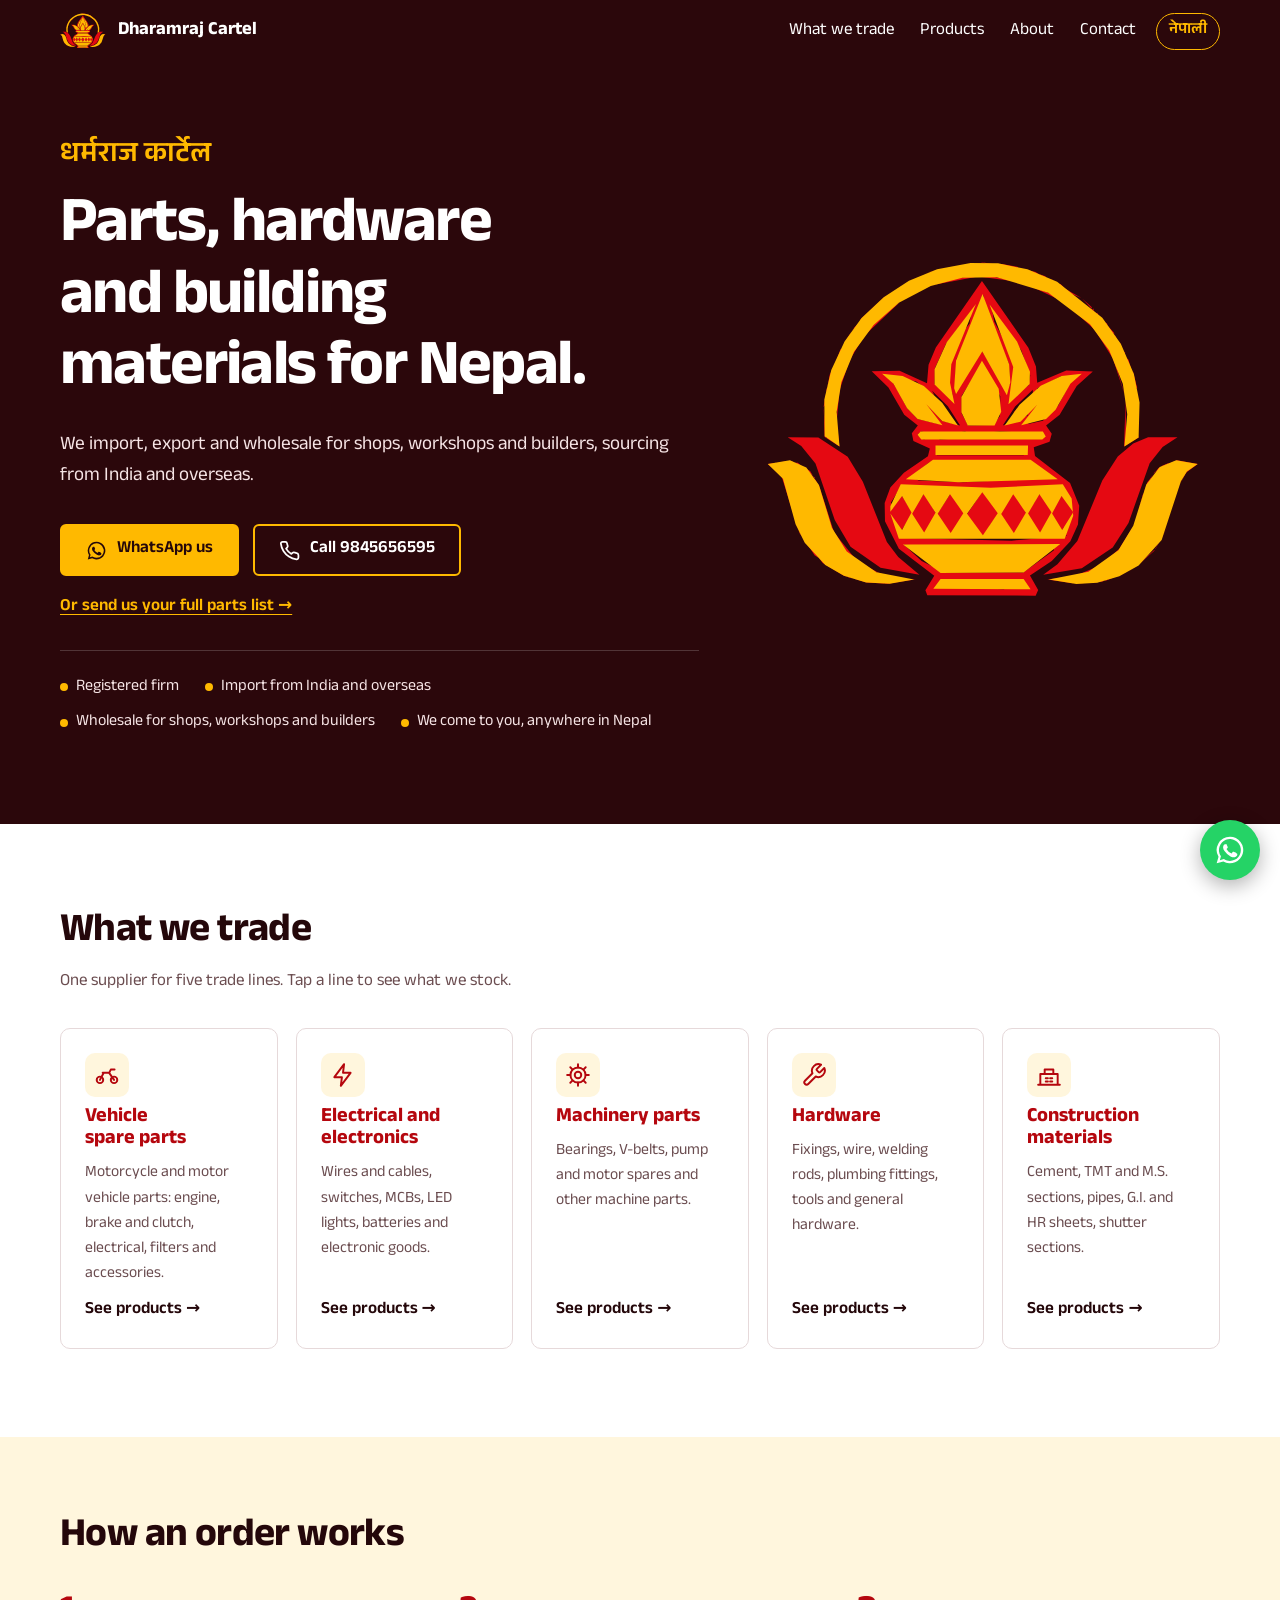
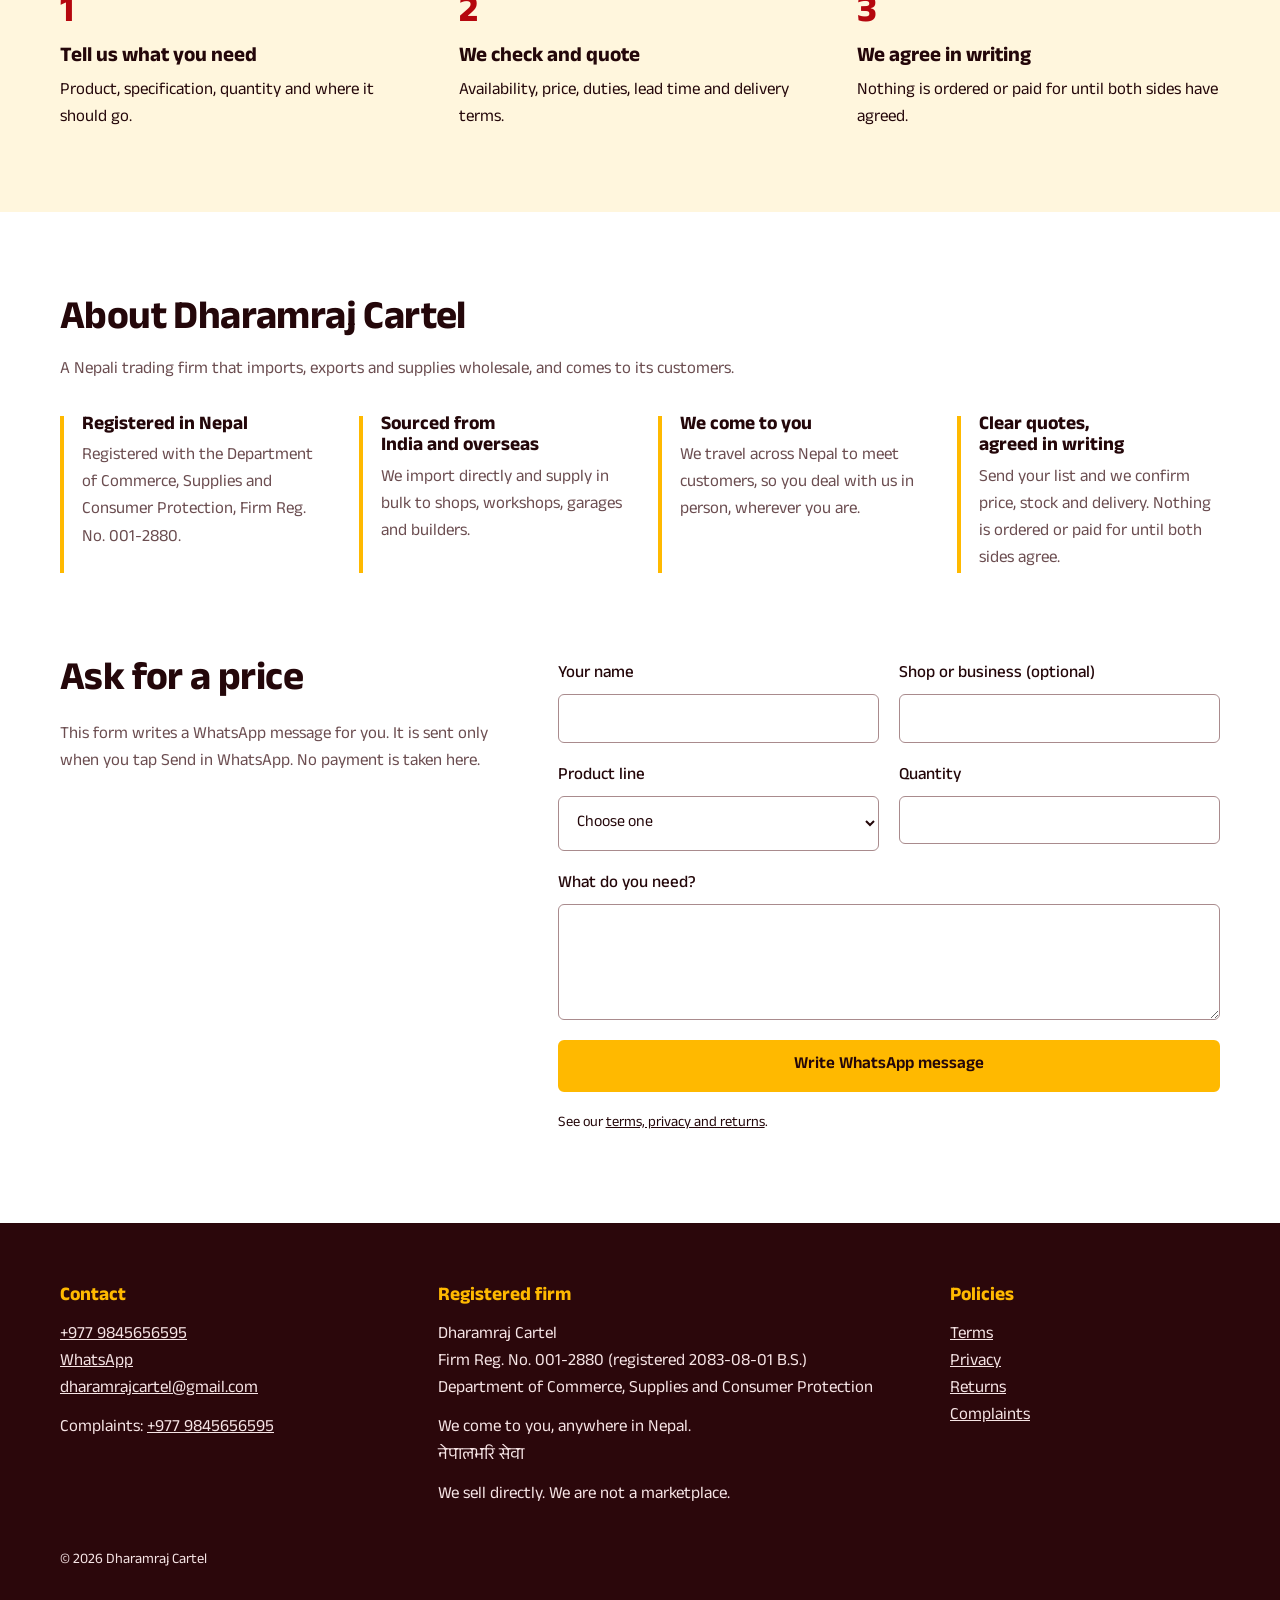
==== commit 8e7b4bbd: "Add Nepali version of the site (ne/) - ne/index.html, ne/products.html, ne/legal.html: full Nepali  " ====
--- a/index.html
+++ b/index.html
@@ -7,6 +7,9 @@
 <meta name="description" content="Dharamraj Cartel, Nepal. Import, export and wholesale of electrical goods and electronics, hardware, construction materials, vehicle spare parts and machinery parts.">
 <link rel="icon" type="image/svg+xml" href="./favicon.svg?v=2">
 <link rel="manifest" href="./manifest.webmanifest">
+<link rel="alternate" hreflang="en" href="https://www.dharamrajcartel.com.np/">
+<link rel="alternate" hreflang="ne" href="https://www.dharamrajcartel.com.np/ne/">
+<link rel="alternate" hreflang="x-default" href="https://www.dharamrajcartel.com.np/">
 <link rel="canonical" href="https://www.dharamrajcartel.com.np/">
 <meta name="google-site-verification" content="XaStKQ6xKl17Bbl4v7qSFNkcWuwRaFQJL31jnB6KTpk">
 <meta name="theme-color" content="#2b070b">
@@ -46,7 +49,7 @@
 <link rel="preconnect" href="https://fonts.googleapis.com">
 <link rel="preconnect" href="https://fonts.gstatic.com" crossorigin>
 <link rel="stylesheet" href="https://fonts.googleapis.com/css2?family=Anek+Devanagari:wght@400;500;600;700&display=swap">
-<link rel="stylesheet" href="./style.css?v=5">
+<link rel="stylesheet" href="./style.css?v=6">
 </head>
 <body>
 <a class="skip" href="#main">Skip to content</a>
@@ -58,6 +61,7 @@
     <a href="#about">About</a>
     <a href="#contact">Contact</a>
   </nav>
+  <a class="lang" href="./ne/" lang="ne" hreflang="ne">नेपाली</a>
 </header>
 
 <main id="main">
@@ -164,6 +168,6 @@
   <p class="wrap small">© 2026 Dharamraj Cartel</p>
 </footer>
 <a class="wa-float" href="https://wa.me/9779845656595?text=Namaste%20Dharamraj%20Cartel%2C%20I%20would%20like%20a%20price." target="_blank" rel="noopener noreferrer" aria-label="Chat with Dharamraj Cartel on WhatsApp"><svg class="ico" viewBox="0 0 24 24" aria-hidden="true" focusable="false"><path fill="currentColor" d="M12 2a10 10 0 0 0-8.6 15.1L2 22l5-1.3A10 10 0 1 0 12 2zm0 18.2c-1.5 0-3-.4-4.3-1.2l-.3-.2-3 .8.8-2.9-.2-.3A8.2 8.2 0 1 1 12 20.2zm4.5-6.1c-.2-.1-1.5-.7-1.7-.8s-.4-.1-.6.1-.7.8-.8 1-.3.2-.5.1a6.7 6.7 0 0 1-3.3-2.9c-.3-.4.2-.4.7-1.4.1-.2 0-.3 0-.4l-.8-1.8c-.2-.5-.4-.4-.6-.4h-.5a1 1 0 0 0-.7.3 3 3 0 0 0-.9 2.2 5.2 5.2 0 0 0 1.1 2.7 11.8 11.8 0 0 0 4.5 4c1.7.7 2.4.8 3.2.6.5-.1 1.5-.6 1.7-1.2s.2-1.1.2-1.2-.3-.2-.5-.3z"/></svg></a>
-<script src="./script.js?v=4"></script>
+<script src="./script.js?v=5"></script>
 </body>
 </html>
--- a/style.css
+++ b/style.css
@@ -18,6 +18,9 @@
 .bar nav{display:flex;gap:26px}
 .bar nav a{text-decoration:none;white-space:nowrap;padding:6px 0}
 .bar nav a:hover,.bar nav a[aria-current]{box-shadow:inset 0 -2px var(--gold)}
+.bar nav{margin-left:auto}
+.lang{padding:5px 12px;border:1px solid var(--gold);border-radius:999px;color:var(--gold);font-weight:600;font-size:.95rem;text-decoration:none;white-space:nowrap}
+.lang:hover{background:var(--gold);color:var(--ink)}
 
 .hero{display:grid;grid-template-columns:1.15fr .85fr;align-items:center;gap:48px;padding:72px max(20px,calc((100% - 1160px)/2)) 88px;background:var(--deep);color:#fff}
 .deva{font-size:clamp(1.3rem,2.4vw,1.75rem);font-weight:600;color:var(--gold);margin-bottom:14px}
@@ -111,7 +114,8 @@
 }
 @media(max-width:560px){
   .bar{flex-wrap:wrap;gap:4px 20px;padding-block:10px}
-  .bar nav{width:100%;justify-content:space-between;gap:12px}
+  .bar nav{width:100%;justify-content:space-between;gap:12px;order:2;margin-left:0}
+  .lang{order:1;margin-left:auto}
   html{scroll-padding-top:120px}
   form,.lines a{grid-template-columns:1fr}
   .goods li{grid-template-columns:1fr auto}
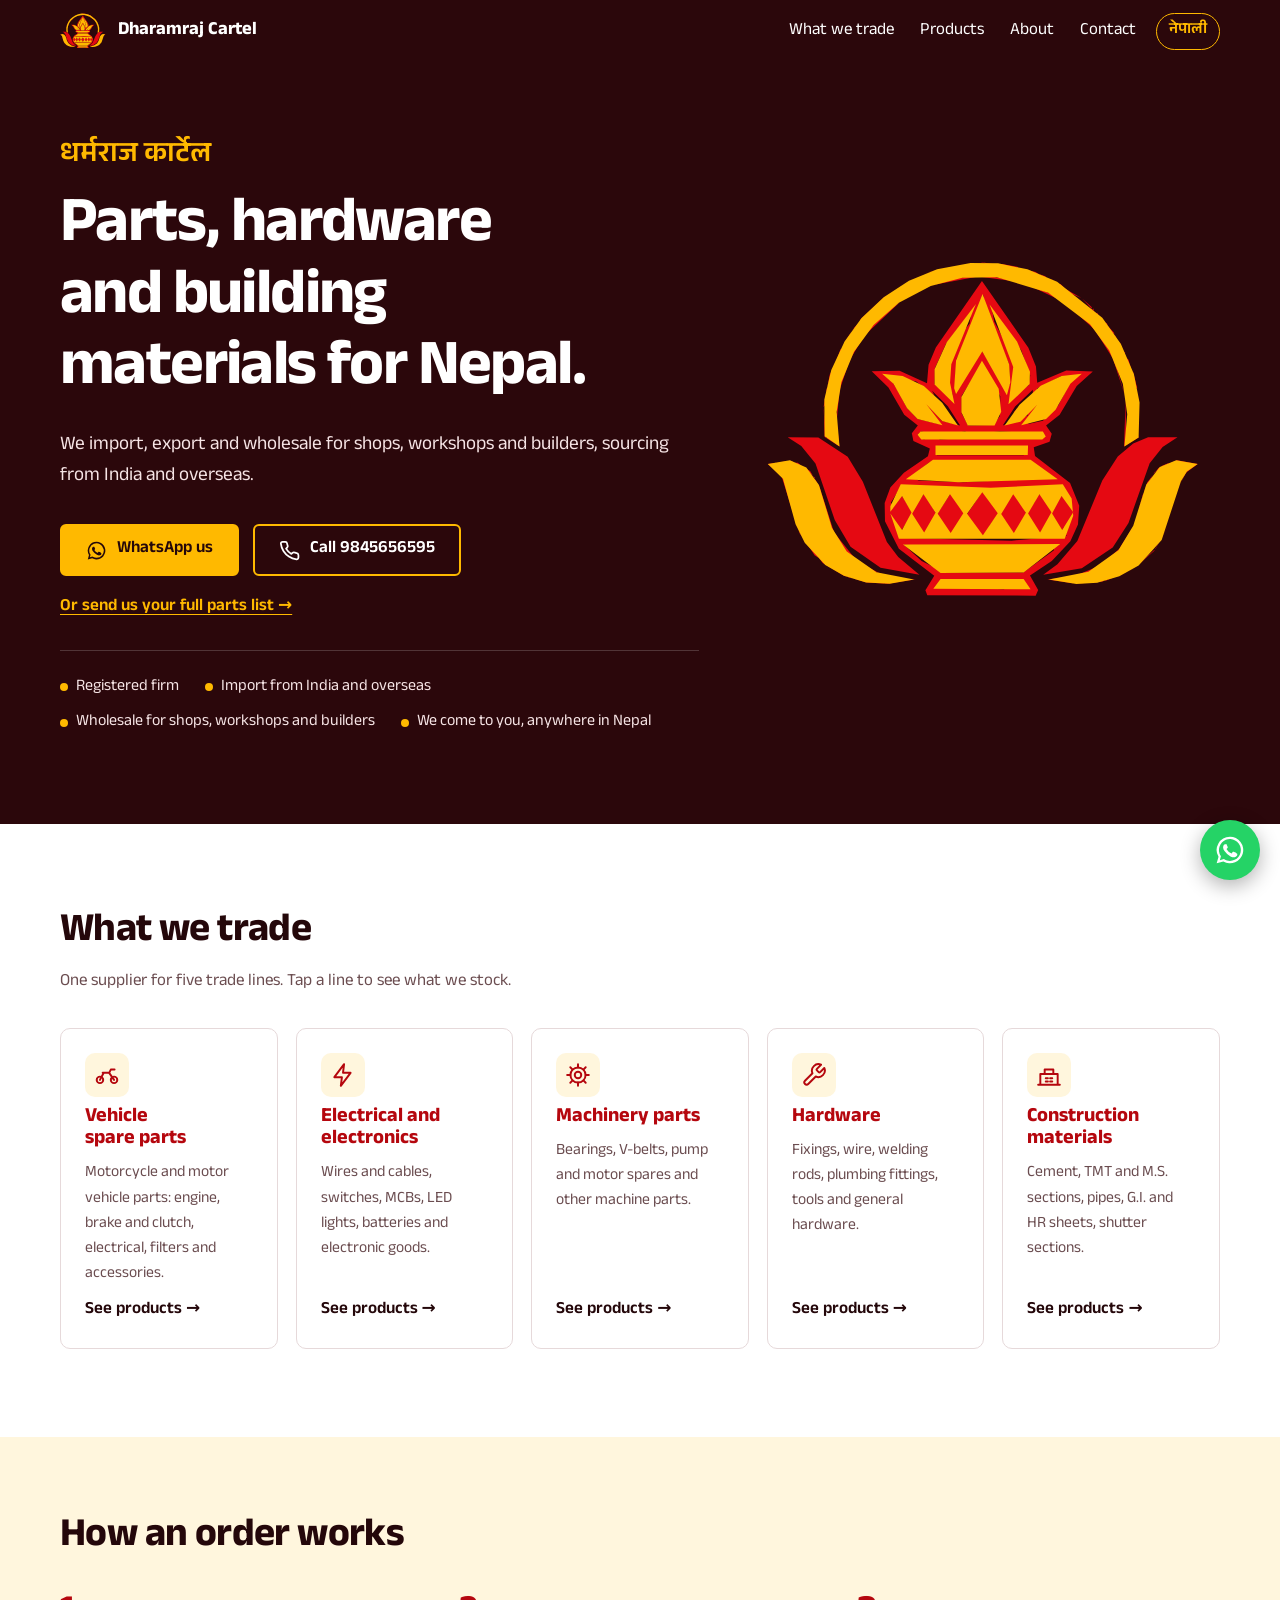
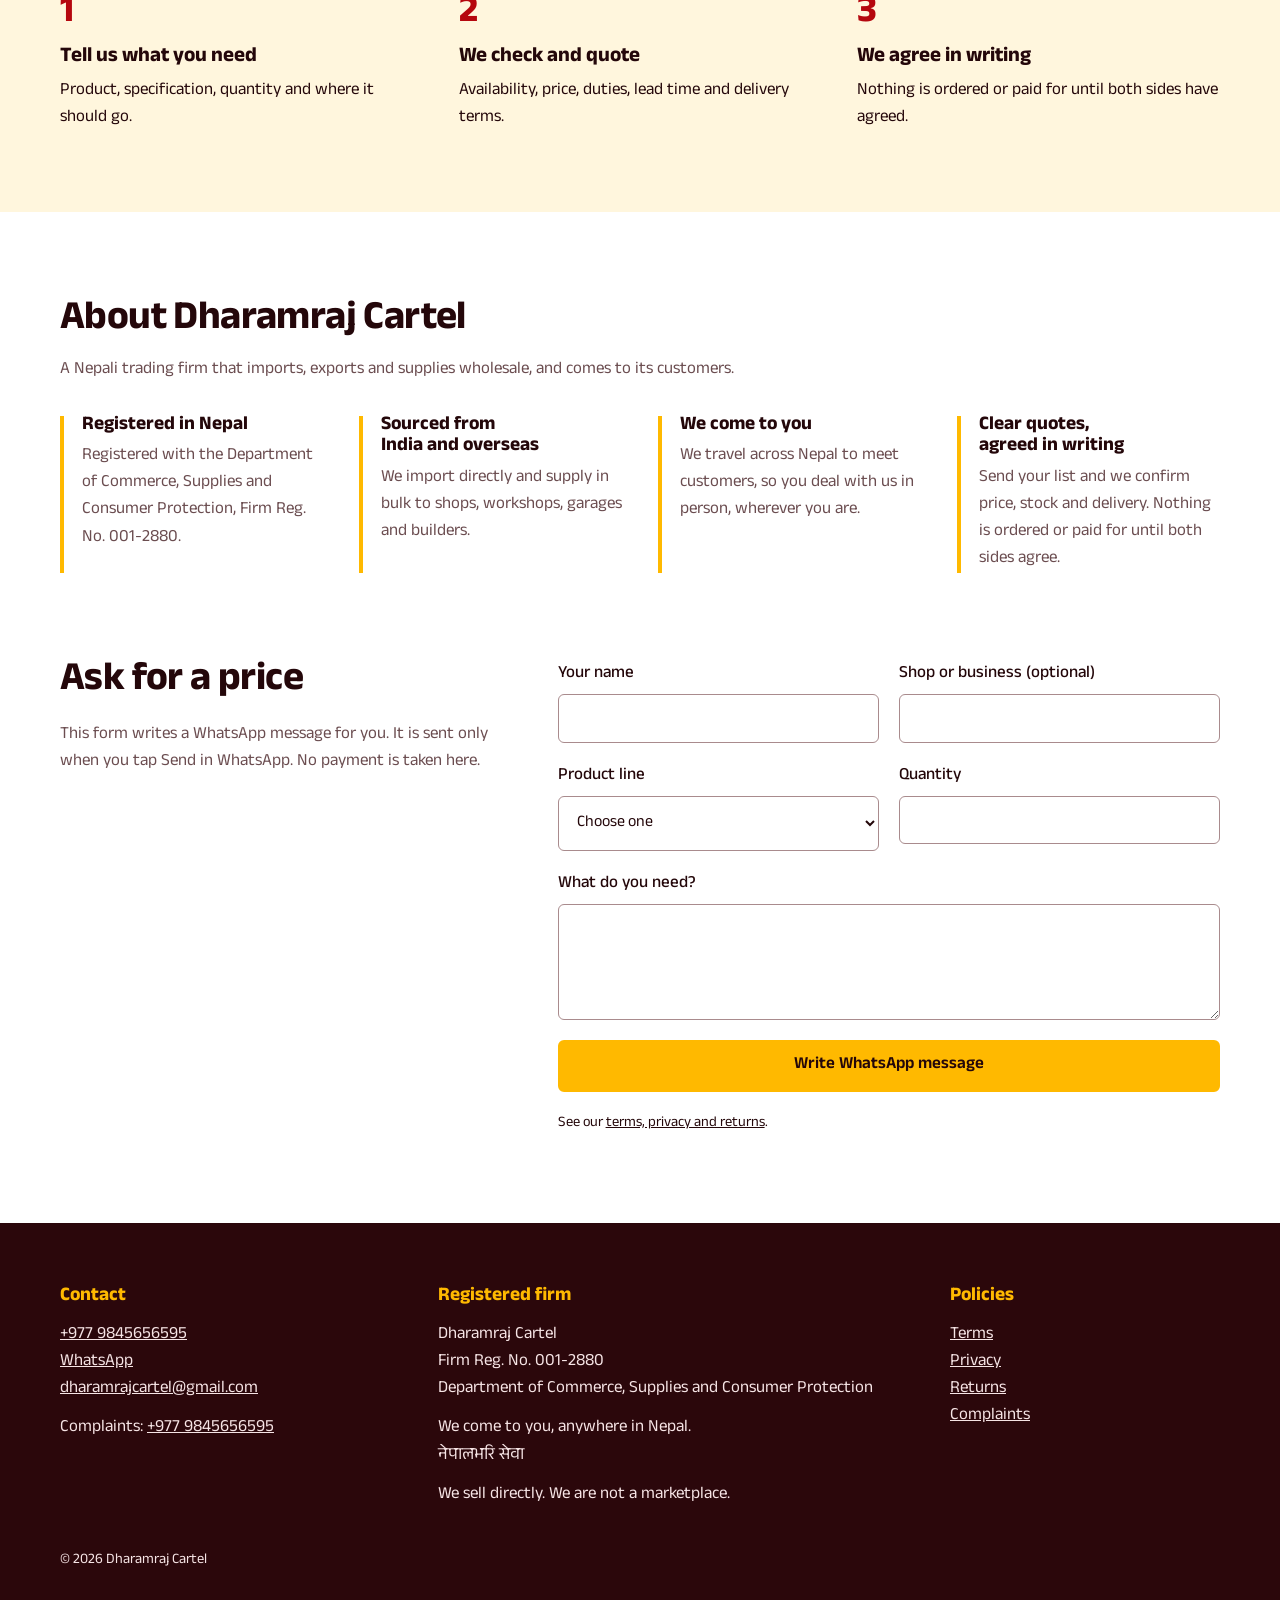
==== commit 324a2f27: "Remove the firm registration date; keep the registration number At the owner's request, the "registe" ====
--- a/index.html
+++ b/index.html
@@ -156,7 +156,7 @@
     </div>
     <div>
       <h2>Registered firm</h2>
-      <p>Dharamraj Cartel<br>Firm Reg. No. 001-2880 (registered 2083-08-01 B.S.)<br>Department of Commerce, Supplies and Consumer Protection</p>
+      <p>Dharamraj Cartel<br>Firm Reg. No. 001-2880<br>Department of Commerce, Supplies and Consumer Protection</p>
       <p>We come to you, anywhere in Nepal.<br><span lang="ne">नेपालभरि सेवा</span></p>
       <p>We sell directly. We are not a marketplace.</p>
     </div>
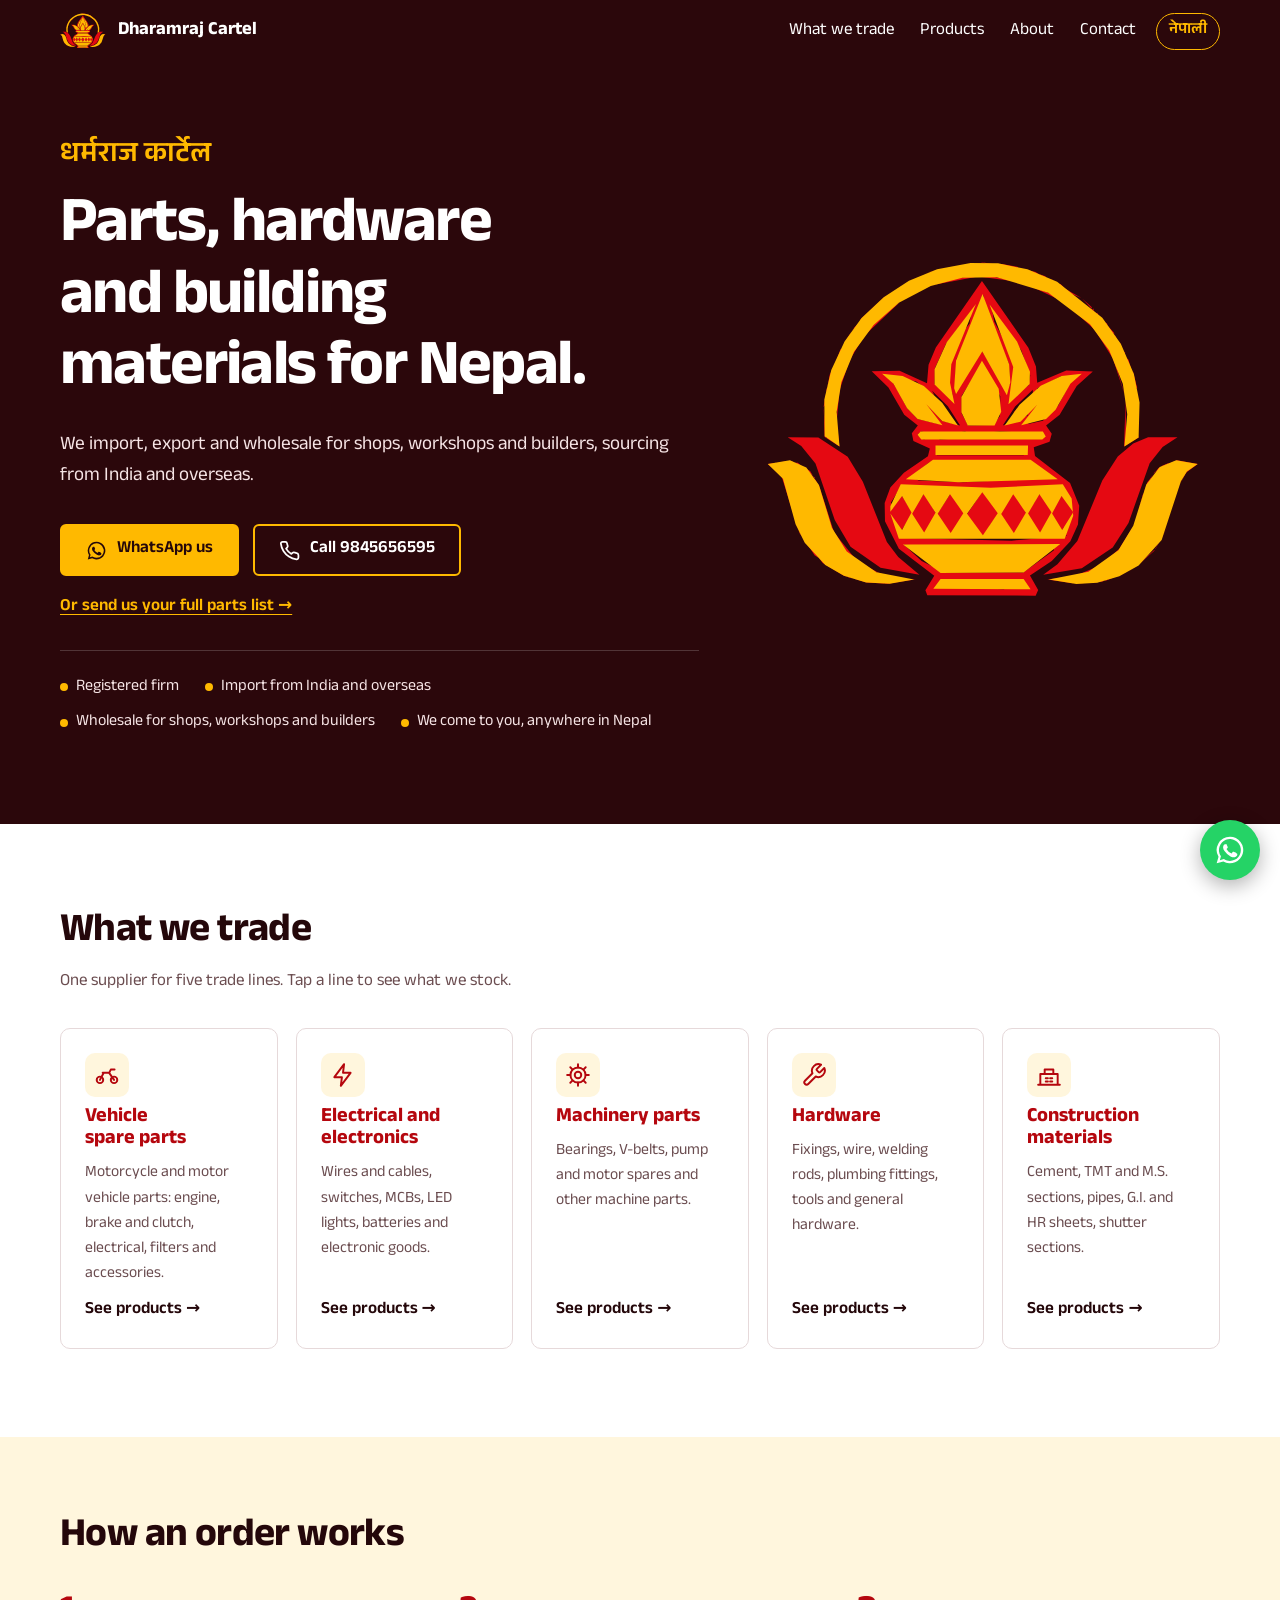
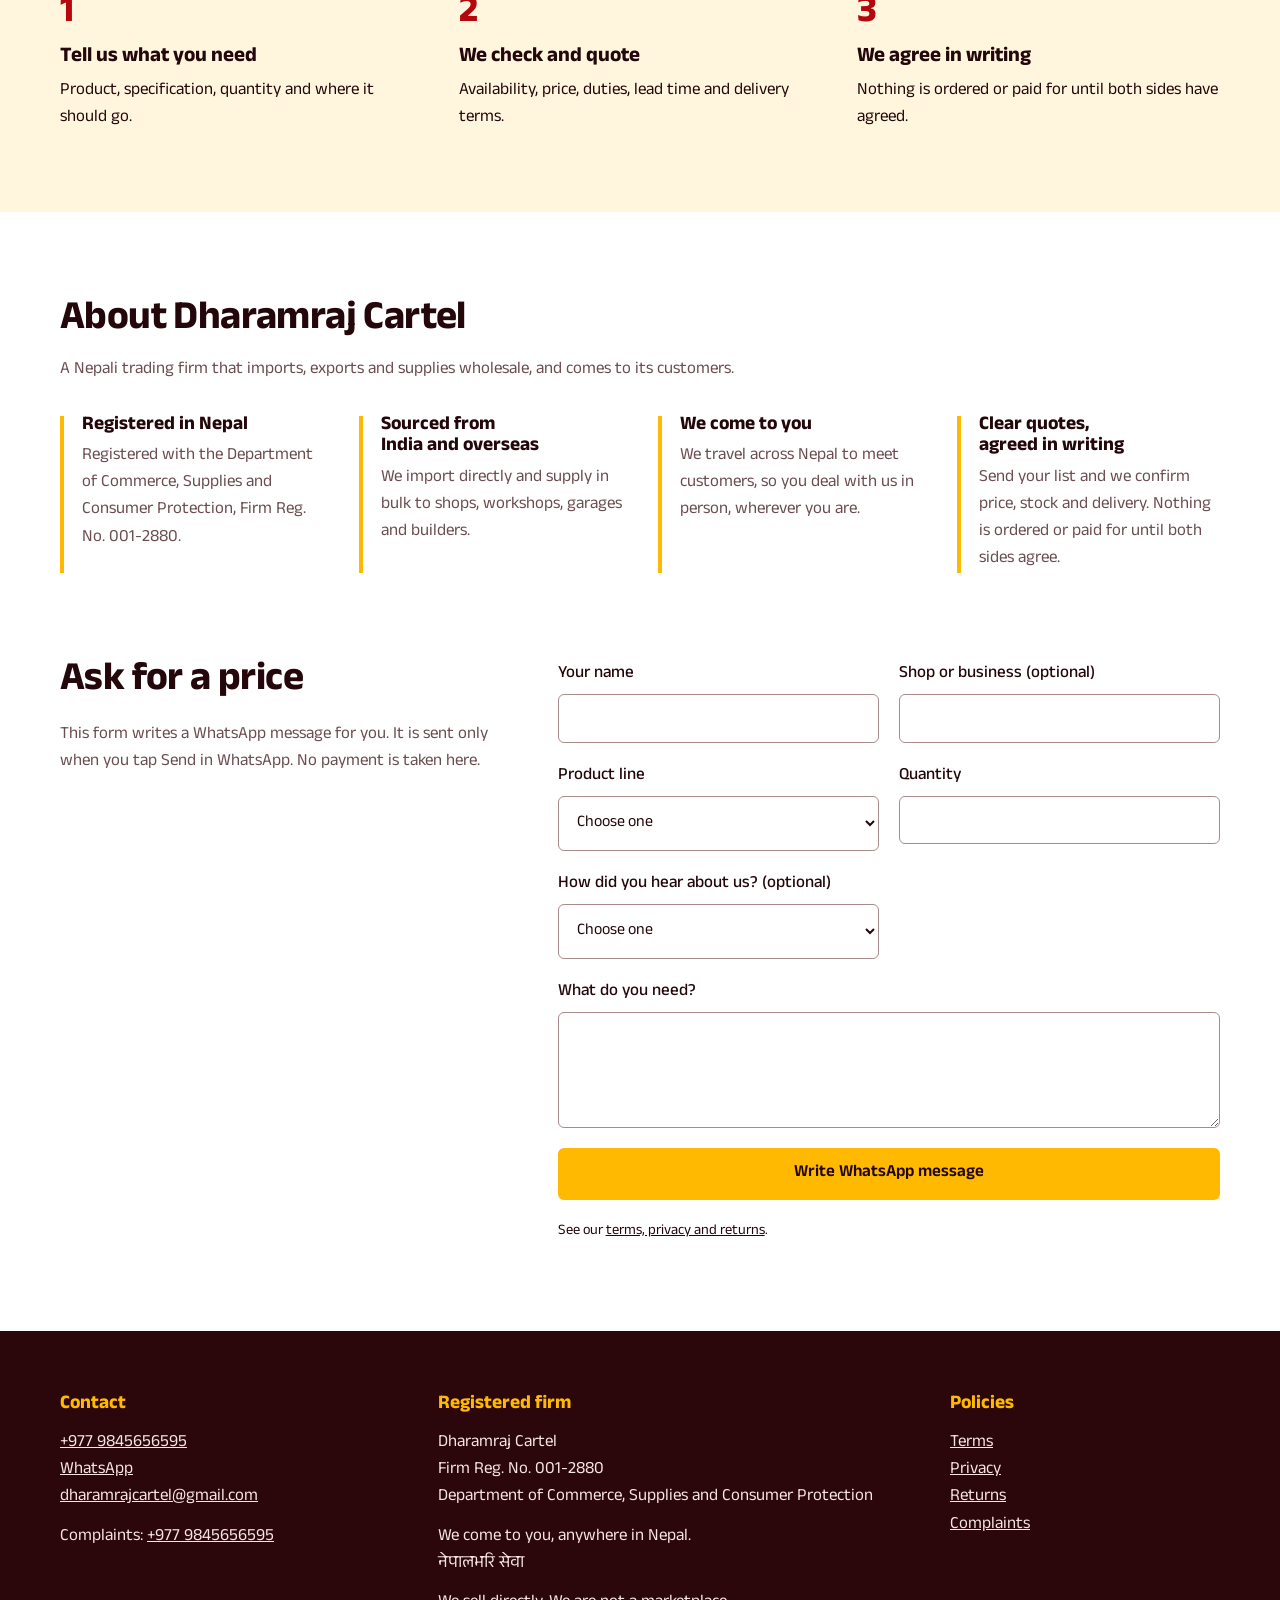
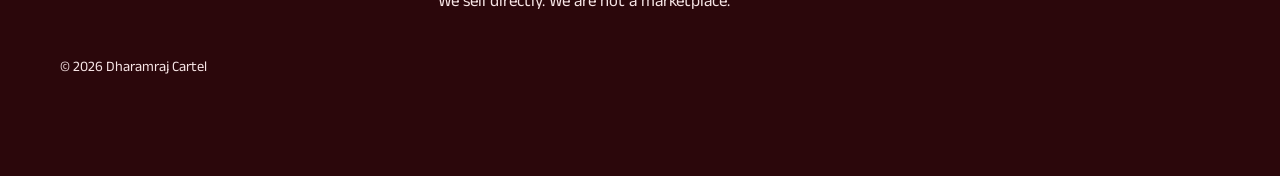
==== commit 3420b6c5: "Ask "How did you hear about us?" on the enquiry form Optional select on the home page form (English " ====
--- a/index.html
+++ b/index.html
@@ -5,7 +5,9 @@
 <meta name="viewport" content="width=device-width, initial-scale=1">
 <title>Dharamraj Cartel | Import, export and wholesale</title>
 <meta name="description" content="Dharamraj Cartel, Nepal. Import, export and wholesale of electrical goods and electronics, hardware, construction materials, vehicle spare parts and machinery parts.">
-<link rel="icon" type="image/svg+xml" href="./favicon.svg?v=2">
+<link rel="icon" href="/favicon.ico" sizes="48x48">
+<link rel="icon" href="/icon-192.png" type="image/png" sizes="192x192">
+<link rel="icon" href="/icon.svg" type="image/svg+xml">
 <link rel="manifest" href="./manifest.webmanifest">
 <link rel="alternate" hreflang="en" href="https://www.dharamrajcartel.com.np/">
 <link rel="alternate" hreflang="ne" href="https://www.dharamrajcartel.com.np/ne/">
@@ -138,6 +140,17 @@
         </select>
       </label>
       <label>Quantity<input id="f-qty"></label>
+      <label>How did you hear about us? (optional)
+        <select id="f-src">
+          <option value="">Choose one</option>
+          <option>Google search</option>
+          <option>Facebook</option>
+          <option>TikTok</option>
+          <option>WhatsApp or a friend</option>
+          <option>Met us or saw our vehicle</option>
+          <option>Other</option>
+        </select>
+      </label>
       <label class="full">What do you need?<textarea id="f-msg" rows="4" required></textarea></label>
       <button class="btn full" type="submit">Write WhatsApp message</button>
       <p class="full small">See our <a href="./legal.html">terms, privacy and returns</a>.</p>
@@ -168,6 +181,6 @@
   <p class="wrap small">© 2026 Dharamraj Cartel</p>
 </footer>
 <a class="wa-float" href="https://wa.me/9779845656595?text=Namaste%20Dharamraj%20Cartel%2C%20I%20would%20like%20a%20price." target="_blank" rel="noopener noreferrer" aria-label="Chat with Dharamraj Cartel on WhatsApp"><svg class="ico" viewBox="0 0 24 24" aria-hidden="true" focusable="false"><path fill="currentColor" d="M12 2a10 10 0 0 0-8.6 15.1L2 22l5-1.3A10 10 0 1 0 12 2zm0 18.2c-1.5 0-3-.4-4.3-1.2l-.3-.2-3 .8.8-2.9-.2-.3A8.2 8.2 0 1 1 12 20.2zm4.5-6.1c-.2-.1-1.5-.7-1.7-.8s-.4-.1-.6.1-.7.8-.8 1-.3.2-.5.1a6.7 6.7 0 0 1-3.3-2.9c-.3-.4.2-.4.7-1.4.1-.2 0-.3 0-.4l-.8-1.8c-.2-.5-.4-.4-.6-.4h-.5a1 1 0 0 0-.7.3 3 3 0 0 0-.9 2.2 5.2 5.2 0 0 0 1.1 2.7 11.8 11.8 0 0 0 4.5 4c1.7.7 2.4.8 3.2.6.5-.1 1.5-.6 1.7-1.2s.2-1.1.2-1.2-.3-.2-.5-.3z"/></svg></a>
-<script src="./script.js?v=5"></script>
+<script src="./script.js?v=6"></script>
 </body>
 </html>
